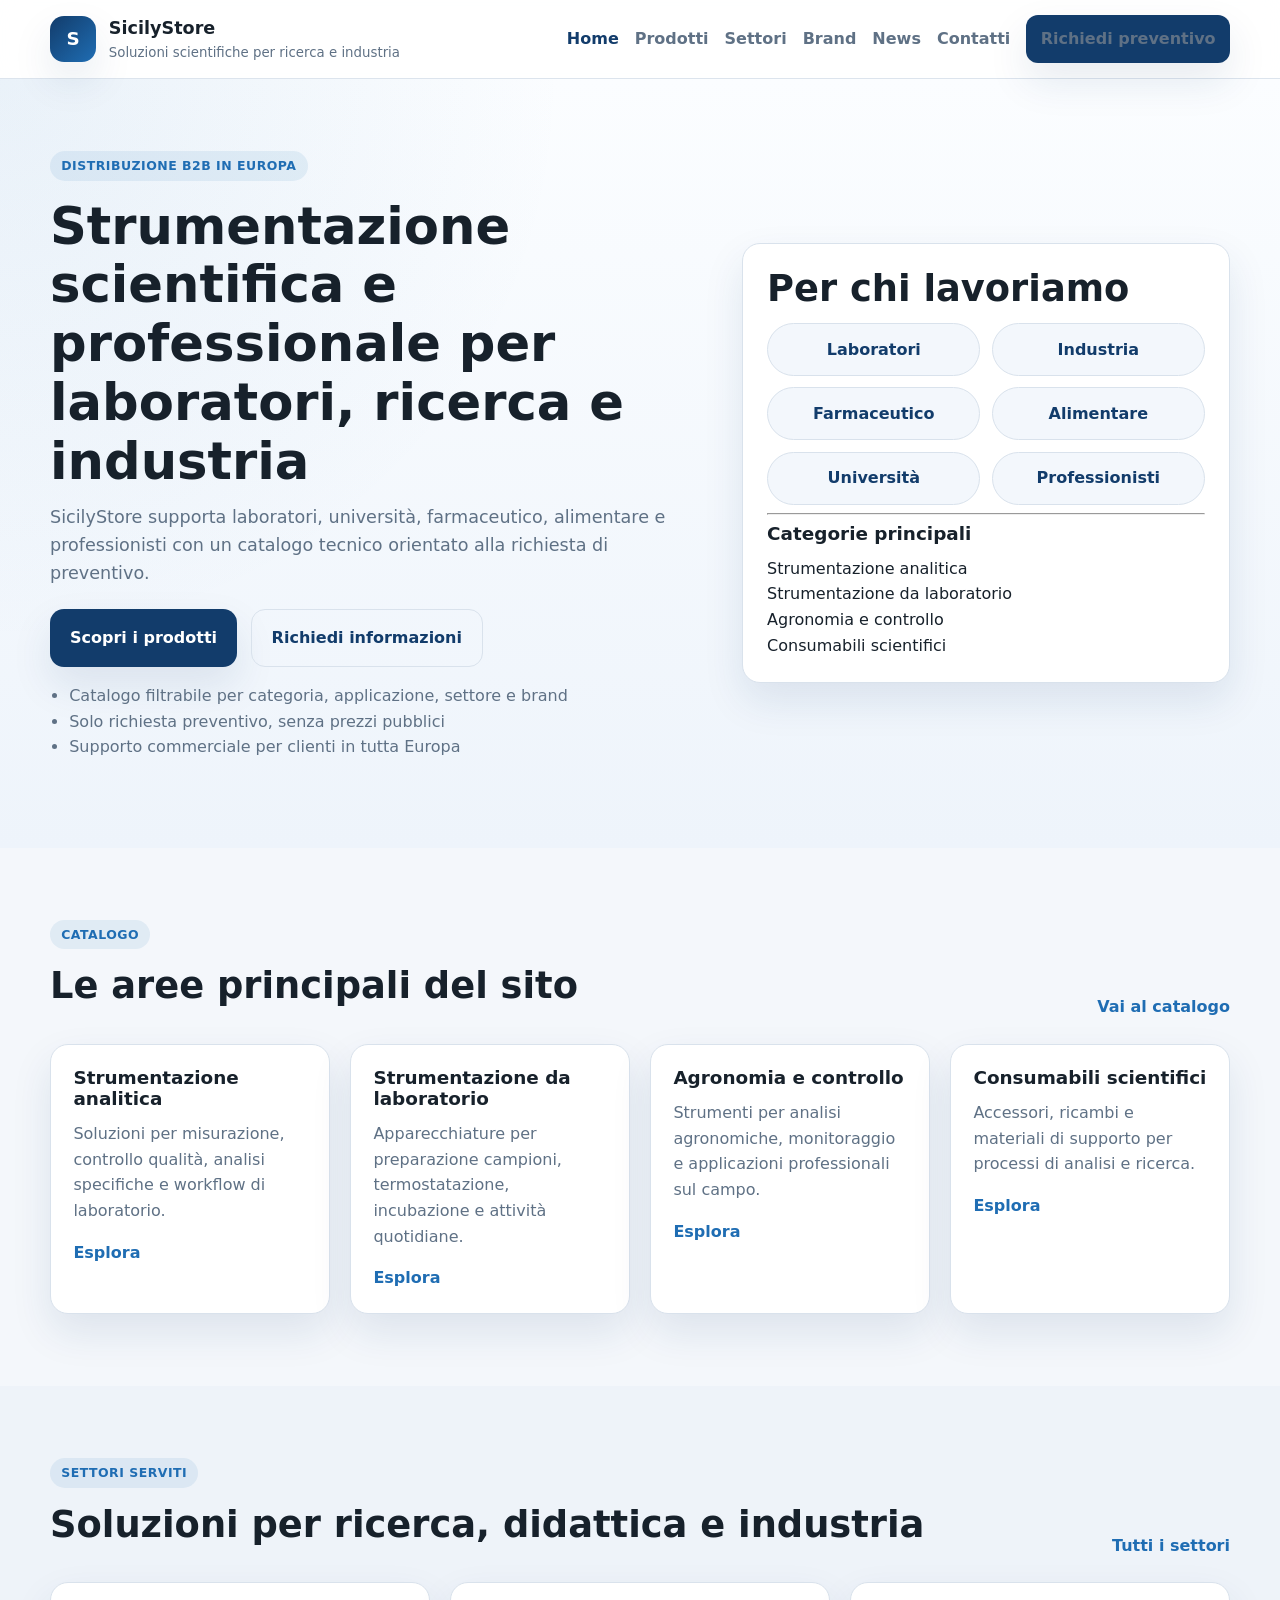
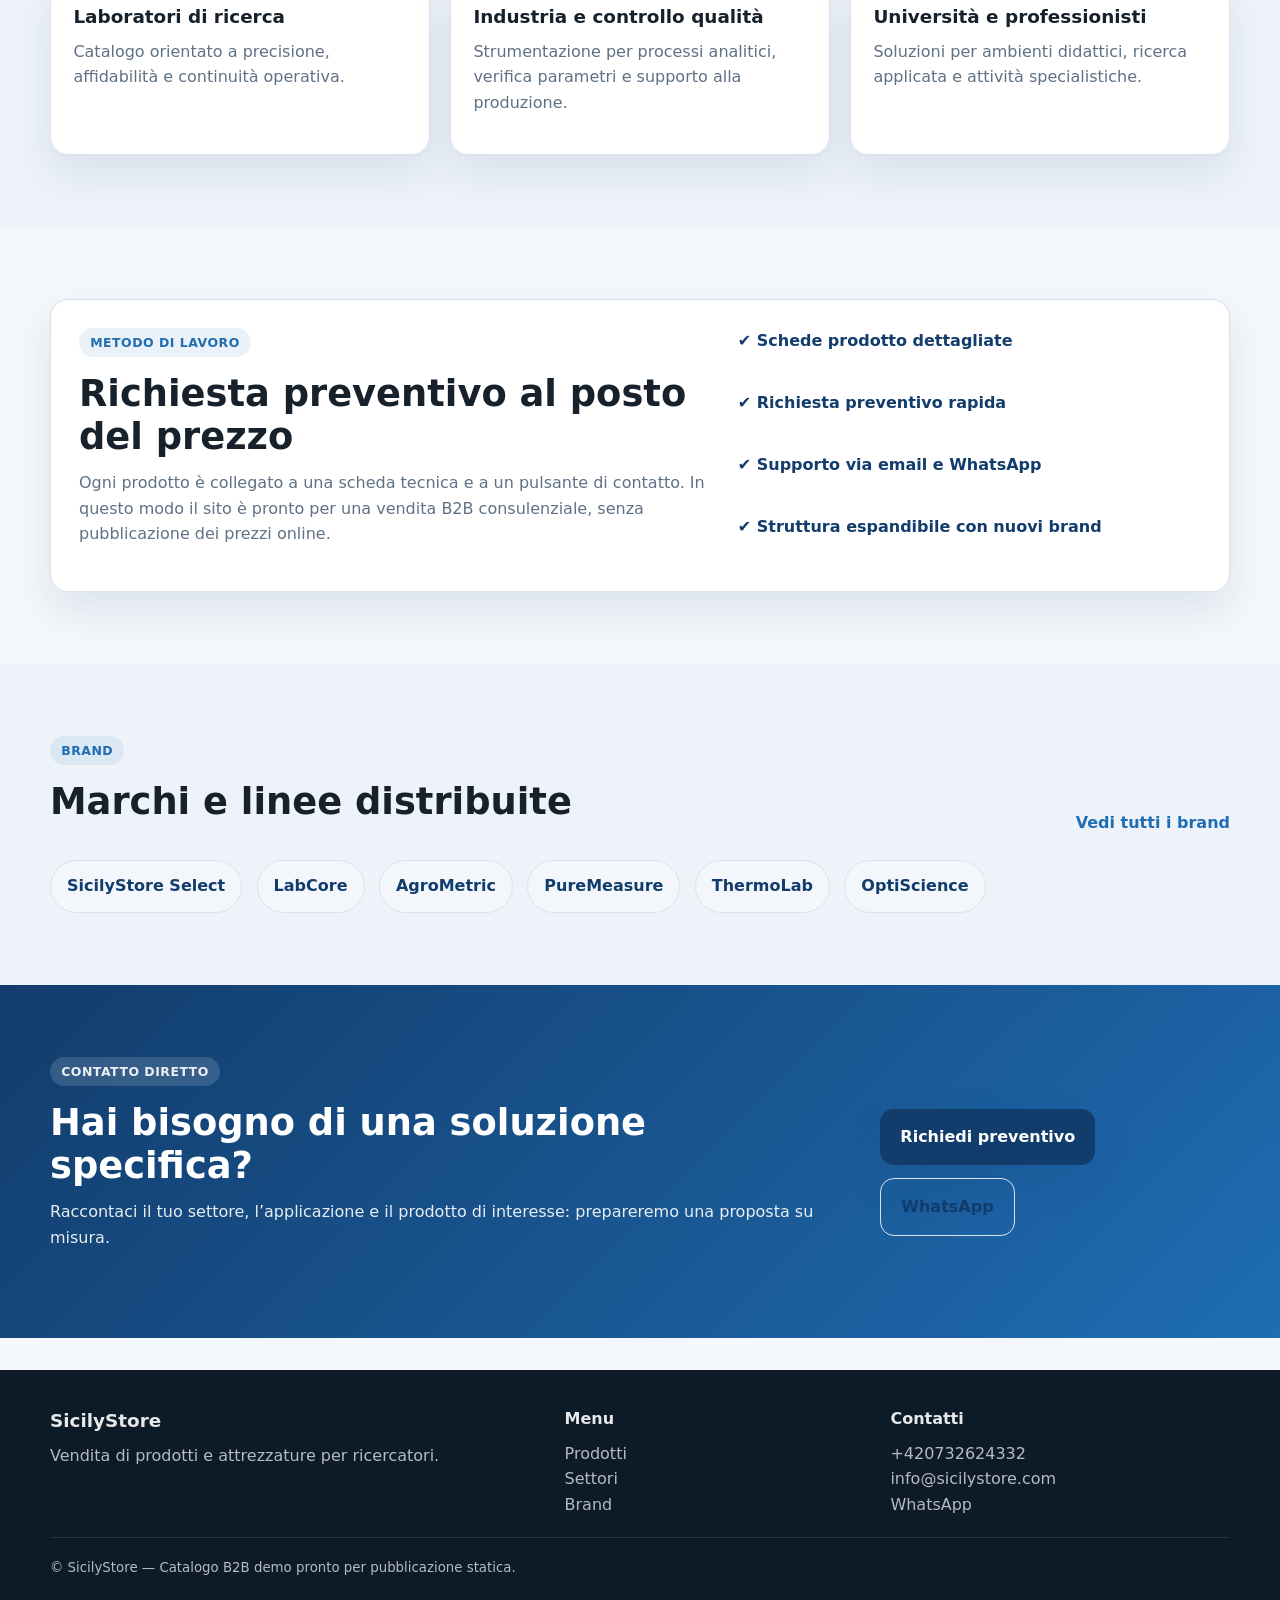
==== index.html @ 99c8dc9a "Add files via upload" ====
<!DOCTYPE html>
<html lang="it">
<head>
  <meta charset="UTF-8">
  <meta name="viewport" content="width=device-width, initial-scale=1.0">
  <title>SicilyStore | Strumentazione scientifica e professionale</title>
  <meta name="description" content="SicilyStore fornisce strumentazione scientifica e professionale per laboratori, università, industria e ricerca in Europa.">
  <link rel="stylesheet" href="assets/css/styles.css">
</head>
<body>
  <header class="site-header">
    <div class="container nav-wrap">
      <a class="logo" href="index.html">
        <span class="logo-mark">S</span>
        <span>
          <strong>SicilyStore</strong>
          <small>Soluzioni scientifiche per ricerca e industria</small>
        </span>
      </a>
      <button class="menu-toggle" aria-expanded="false" aria-controls="site-menu">Menu</button>
      <nav id="site-menu" class="site-nav">
        <a href="index.html" class="active">Home</a>
        <a href="prodotti.html">Prodotti</a>
        <a href="settori.html">Settori</a>
        <a href="brand.html">Brand</a>
        <a href="news.html">News</a>
        <a href="contatti.html">Contatti</a>
        <a href="contatti.html#preventivo" class="btn btn-sm">Richiedi preventivo</a>
      </nav>
    </div>
  </header>

  <main>
    <section class="hero">
      <div class="container hero-grid">
        <div>
          <p class="eyebrow">Distribuzione B2B in Europa</p>
          <h1>Strumentazione scientifica e professionale per laboratori, ricerca e industria</h1>
          <p class="lead">SicilyStore supporta laboratori, università, farmaceutico, alimentare e professionisti con un catalogo tecnico orientato alla richiesta di preventivo.</p>
          <div class="cta-row">
            <a class="btn" href="prodotti.html">Scopri i prodotti</a>
            <a class="btn btn-secondary" href="contatti.html">Richiedi informazioni</a>
          </div>
          <ul class="hero-highlights">
            <li>Catalogo filtrabile per categoria, applicazione, settore e brand</li>
            <li>Solo richiesta preventivo, senza prezzi pubblici</li>
            <li>Supporto commerciale per clienti in tutta Europa</li>
          </ul>
        </div>
        <div class="hero-card card">
          <h2>Per chi lavoriamo</h2>
          <div class="tag-grid">
            <span>Laboratori</span>
            <span>Industria</span>
            <span>Farmaceutico</span>
            <span>Alimentare</span>
            <span>Università</span>
            <span>Professionisti</span>
          </div>
          <hr>
          <h3>Categorie principali</h3>
          <ul class="list-clean">
            <li>Strumentazione analitica</li>
            <li>Strumentazione da laboratorio</li>
            <li>Agronomia e controllo</li>
            <li>Consumabili scientifici</li>
          </ul>
        </div>
      </div>
    </section>

    <section class="section">
      <div class="container">
        <div class="section-head">
          <div>
            <p class="eyebrow">Catalogo</p>
            <h2>Le aree principali del sito</h2>
          </div>
          <a href="prodotti.html" class="text-link">Vai al catalogo</a>
        </div>
        <div class="card-grid four">
          <article class="card category-card">
            <h3>Strumentazione analitica</h3>
            <p>Soluzioni per misurazione, controllo qualità, analisi specifiche e workflow di laboratorio.</p>
            <a href="prodotti.html?categoria=Strumentazione%20analitica">Esplora</a>
          </article>
          <article class="card category-card">
            <h3>Strumentazione da laboratorio</h3>
            <p>Apparecchiature per preparazione campioni, termostatazione, incubazione e attività quotidiane.</p>
            <a href="prodotti.html?categoria=Strumentazione%20da%20laboratorio">Esplora</a>
          </article>
          <article class="card category-card">
            <h3>Agronomia e controllo</h3>
            <p>Strumenti per analisi agronomiche, monitoraggio e applicazioni professionali sul campo.</p>
            <a href="prodotti.html?categoria=Agronomia%20e%20controllo">Esplora</a>
          </article>
          <article class="card category-card">
            <h3>Consumabili scientifici</h3>
            <p>Accessori, ricambi e materiali di supporto per processi di analisi e ricerca.</p>
            <a href="prodotti.html?categoria=Consumabili%20scientifici">Esplora</a>
          </article>
        </div>
      </div>
    </section>

    <section class="section section-alt">
      <div class="container">
        <div class="section-head">
          <div>
            <p class="eyebrow">Settori serviti</p>
            <h2>Soluzioni per ricerca, didattica e industria</h2>
          </div>
          <a href="settori.html" class="text-link">Tutti i settori</a>
        </div>
        <div class="card-grid three">
          <article class="card info-card">
            <h3>Laboratori di ricerca</h3>
            <p>Catalogo orientato a precisione, affidabilità e continuità operativa.</p>
          </article>
          <article class="card info-card">
            <h3>Industria e controllo qualità</h3>
            <p>Strumentazione per processi analitici, verifica parametri e supporto alla produzione.</p>
          </article>
          <article class="card info-card">
            <h3>Università e professionisti</h3>
            <p>Soluzioni per ambienti didattici, ricerca applicata e attività specialistiche.</p>
          </article>
        </div>
      </div>
    </section>

    <section class="section">
      <div class="container split-callout card">
        <div>
          <p class="eyebrow">Metodo di lavoro</p>
          <h2>Richiesta preventivo al posto del prezzo</h2>
          <p>Ogni prodotto è collegato a una scheda tecnica e a un pulsante di contatto. In questo modo il sito è pronto per una vendita B2B consulenziale, senza pubblicazione dei prezzi online.</p>
        </div>
        <div class="checklist">
          <div>✔ Schede prodotto dettagliate</div>
          <div>✔ Richiesta preventivo rapida</div>
          <div>✔ Supporto via email e WhatsApp</div>
          <div>✔ Struttura espandibile con nuovi brand</div>
        </div>
      </div>
    </section>

    <section class="section section-alt">
      <div class="container">
        <div class="section-head">
          <div>
            <p class="eyebrow">Brand</p>
            <h2>Marchi e linee distribuite</h2>
          </div>
          <a href="brand.html" class="text-link">Vedi tutti i brand</a>
        </div>
        <div class="brand-row">
          <span class="brand-pill">SicilyStore Select</span>
          <span class="brand-pill">LabCore</span>
          <span class="brand-pill">AgroMetric</span>
          <span class="brand-pill">PureMeasure</span>
          <span class="brand-pill">ThermoLab</span>
          <span class="brand-pill">OptiScience</span>
        </div>
      </div>
    </section>

    <section class="section cta-banner">
      <div class="container cta-banner-inner">
        <div>
          <p class="eyebrow">Contatto diretto</p>
          <h2>Hai bisogno di una soluzione specifica?</h2>
          <p>Raccontaci il tuo settore, l’applicazione e il prodotto di interesse: prepareremo una proposta su misura.</p>
        </div>
        <div class="cta-row">
          <a class="btn" href="contatti.html#preventivo">Richiedi preventivo</a>
          <a class="btn btn-secondary" href="https://wa.me/420732624332" target="_blank" rel="noopener">WhatsApp</a>
        </div>
      </div>
    </section>
  </main>

  <footer class="site-footer">
    <div class="container footer-grid">
      <div>
        <h3>SicilyStore</h3>
        <p>Vendita di prodotti e attrezzature per ricercatori.</p>
      </div>
      <div>
        <h4>Menu</h4>
        <ul class="list-clean">
          <li><a href="prodotti.html">Prodotti</a></li>
          <li><a href="settori.html">Settori</a></li>
          <li><a href="brand.html">Brand</a></li>
        </ul>
      </div>
      <div>
        <h4>Contatti</h4>
        <ul class="list-clean">
          <li><a href="tel:+420732624332">+420732624332</a></li>
          <li><a href="mailto:info@sicilystore.com">info@sicilystore.com</a></li>
          <li><a href="https://wa.me/420732624332" target="_blank" rel="noopener">WhatsApp</a></li>
        </ul>
      </div>
    </div>
    <div class="container footer-bottom">
      <small>© SicilyStore — Catalogo B2B demo pronto per pubblicazione statica.</small>
    </div>
  </footer>

  <script src="assets/js/app.js"></script>
</body>
</html>
---- assets/css/styles.css ----
:root {
  --bg: #f4f7fb;
  --surface: #ffffff;
  --surface-alt: #eef3f9;
  --text: #17212b;
  --muted: #5f7185;
  --line: #d9e2ec;
  --primary: #123c6b;
  --primary-dark: #0e2e52;
  --accent: #1f6db3;
  --shadow: 0 18px 40px rgba(18, 60, 107, 0.10);
  --radius: 18px;
  --container: 1180px;
}

* { box-sizing: border-box; }
html { scroll-behavior: smooth; }
body {
  margin: 0;
  font-family: Inter, ui-sans-serif, system-ui, -apple-system, BlinkMacSystemFont, "Segoe UI", sans-serif;
  color: var(--text);
  background: var(--bg);
  line-height: 1.6;
}
img { max-width: 100%; display: block; }
a { color: inherit; text-decoration: none; }
.container { width: min(var(--container), calc(100% - 2rem)); margin: 0 auto; }
.hidden { display: none !important; }
.section { padding: 4.5rem 0; }
.section-alt { background: var(--surface-alt); }
.page-hero {
  padding: 4rem 0 2.25rem;
  background: linear-gradient(180deg, #f7faff 0%, #eef4fb 100%);
  border-bottom: 1px solid var(--line);
}
.page-hero.small { padding: 1rem 0 0.25rem; background: transparent; border: 0; }
.site-header {
  position: sticky; top: 0; z-index: 40;
  background: rgba(255,255,255,0.92);
  backdrop-filter: blur(14px);
  border-bottom: 1px solid rgba(217, 226, 236, 0.9);
}
.nav-wrap {
  display: flex; align-items: center; justify-content: space-between;
  min-height: 78px; gap: 1rem;
}
.logo { display: inline-flex; align-items: center; gap: 0.8rem; }
.logo strong { display: block; font-size: 1.1rem; }
.logo small { color: var(--muted); display: block; }
.logo-mark {
  width: 46px; height: 46px; border-radius: 14px;
  display: grid; place-items: center;
  background: linear-gradient(135deg, var(--primary) 0%, var(--accent) 100%);
  color: #fff; font-weight: 800; font-size: 1.15rem;
  box-shadow: var(--shadow);
}
.site-nav {
  display: flex; align-items: center; gap: 1rem;
}
.site-nav a { color: var(--muted); font-weight: 600; }
.site-nav a.active, .site-nav a:hover { color: var(--primary); }
.menu-toggle {
  display: none; border: 1px solid var(--line); background: #fff; padding: 0.7rem 0.9rem;
  border-radius: 12px; font-weight: 700;
}
.btn {
  display: inline-flex; align-items: center; justify-content: center; gap: 0.5rem;
  background: var(--primary); color: #fff; border: 0; border-radius: 14px;
  padding: 0.95rem 1.25rem; font-weight: 700; cursor: pointer;
  box-shadow: var(--shadow);
}
.btn:hover { background: var(--primary-dark); }
.btn-secondary {
  background: transparent; color: var(--primary); border: 1px solid var(--line); box-shadow: none;
}
.btn-secondary:hover { background: #fff; }
.btn-sm { padding: 0.7rem 0.9rem; border-radius: 12px; }
.btn-block { width: 100%; }
.eyebrow {
  display: inline-flex; padding: 0.3rem 0.7rem; border-radius: 999px;
  background: rgba(31, 109, 179, 0.09); color: var(--accent); font-weight: 700;
  text-transform: uppercase; letter-spacing: 0.04em; font-size: 0.78rem;
}
h1, h2, h3, h4 { line-height: 1.15; margin: 0 0 0.75rem; }
h1 { font-size: clamp(2rem, 4vw, 3.5rem); }
h2 { font-size: clamp(1.5rem, 3vw, 2.3rem); }
h3 { font-size: 1.15rem; }
p { margin: 0 0 1rem; color: var(--muted); }
.lead { font-size: 1.1rem; max-width: 60ch; }
.narrow { max-width: 48rem; }
.hero {
  padding: 4.5rem 0; background:
  radial-gradient(circle at top left, rgba(31, 109, 179, 0.08), transparent 38%),
  linear-gradient(180deg, #fbfdff 0%, #eef4fb 100%);
}
.hero-grid {
  display: grid; grid-template-columns: 1.15fr 0.85fr; gap: 2rem; align-items: center;
}
.cta-row { display: flex; gap: 0.85rem; flex-wrap: wrap; margin: 1.35rem 0 0; }
.hero-highlights { padding-left: 1.2rem; color: var(--muted); }
.hero-card { padding: 1.5rem; }
.card {
  background: var(--surface); border: 1px solid var(--line); border-radius: var(--radius);
  box-shadow: var(--shadow);
}
.card-grid { display: grid; gap: 1.25rem; }
.card-grid.four { grid-template-columns: repeat(4, 1fr); }
.card-grid.three { grid-template-columns: repeat(3, 1fr); }
.category-card, .info-card, .brand-card, .news-card, .sector-card { padding: 1.4rem; }
.category-card a, .brand-card a, .sector-card a, .text-link, .breadcrumb-row a { color: var(--accent); font-weight: 700; }
.section-head {
  display: flex; align-items: end; justify-content: space-between; gap: 1rem; margin-bottom: 1.5rem;
}
.tag-grid {
  display: grid; grid-template-columns: repeat(2, 1fr); gap: 0.7rem;
}
.tag-grid span, .brand-pill {
  display: inline-flex; align-items: center; justify-content: center;
  background: #f3f7fc; border: 1px solid var(--line); border-radius: 999px; padding: 0.8rem 1rem;
  color: var(--primary); font-weight: 700;
}
.list-clean { padding: 0; margin: 0; list-style: none; }
.split-callout {
  display: grid; grid-template-columns: 1.15fr 0.85fr; gap: 2rem; padding: 1.75rem;
}
.checklist { display: grid; gap: 0.8rem; color: var(--primary); font-weight: 700; }
.brand-row { display: flex; flex-wrap: wrap; gap: 0.9rem; }
.cta-banner { background: linear-gradient(135deg, var(--primary) 0%, var(--accent) 100%); color: #fff; }
.cta-banner p, .cta-banner .eyebrow { color: rgba(255,255,255,0.9); }
.cta-banner .eyebrow { background: rgba(255,255,255,0.14); }
.cta-banner-inner {
  display: flex; align-items: center; justify-content: space-between; gap: 2rem;
}
.site-footer {
  background: #0d1a27; color: rgba(255,255,255,0.9); padding-top: 2.5rem; margin-top: 2rem;
}
.site-footer p, .site-footer a, .site-footer small { color: rgba(255,255,255,0.7); }
.footer-grid { display: grid; grid-template-columns: 1.3fr 0.8fr 0.9fr; gap: 1.5rem; }
.footer-bottom { padding: 1rem 0 1.6rem; border-top: 1px solid rgba(255,255,255,0.1); margin-top: 1.2rem; }
.catalog-layout { display: grid; grid-template-columns: 300px 1fr; gap: 1.4rem; align-items: start; }
.catalog-sidebar { padding: 1.25rem; position: sticky; top: 96px; }
.filter-group { margin-bottom: 1rem; }
.filter-group label { display: block; font-weight: 700; margin-bottom: 0.4rem; }
input, select, textarea {
  width: 100%; padding: 0.9rem 1rem; border: 1px solid var(--line); border-radius: 12px;
  font: inherit; background: #fff; color: var(--text);
}
.catalog-toolbar { margin-bottom: 1rem; }
.product-grid { display: grid; grid-template-columns: repeat(3, 1fr); gap: 1.2rem; }
.product-card { display: flex; flex-direction: column; overflow: hidden; }
.product-card .product-media {
  background: linear-gradient(135deg, #dce8f8 0%, #f8fbff 100%);
  aspect-ratio: 16 / 10; display: grid; place-items: center; color: var(--primary); font-weight: 800;
}
.product-body { padding: 1.15rem; display: flex; flex-direction: column; flex: 1; }
.product-meta { display: flex; flex-wrap: wrap; gap: 0.45rem; margin-bottom: 0.8rem; }
.badge {
  display: inline-flex; padding: 0.35rem 0.65rem; border-radius: 999px;
  background: #eef4fb; color: var(--accent); font-size: 0.8rem; font-weight: 700;
}
.product-actions { display: flex; gap: 0.7rem; margin-top: auto; flex-wrap: wrap; }
.empty-state { padding: 1.5rem; text-align: center; }
.product-detail {
  display: grid; grid-template-columns: 1fr 0.9fr; gap: 1.4rem;
}
.product-gallery { padding: 1.5rem; min-height: 340px; display: grid; place-items: center; }
.product-gallery-box {
  width: 100%; height: 100%; min-height: 320px; border-radius: var(--radius);
  background: linear-gradient(135deg, #dce8f8 0%, #f8fbff 100%); display: grid; place-items: center;
  color: var(--primary); font-size: 2rem; font-weight: 900;
}
.product-panel { padding: 1.5rem; }
.info-list { padding-left: 1rem; color: var(--muted); }
.contact-grid { display: grid; grid-template-columns: 0.9fr 1.1fr; gap: 1.4rem; }
.contact-list { list-style: none; padding: 0; margin: 0; display: grid; gap: 1rem; }
.contact-list li { display: flex; flex-direction: column; }
.quote-form .form-grid { display: grid; grid-template-columns: repeat(2, 1fr); gap: 1rem; }
.news-date { color: var(--accent); font-weight: 700; }

@media (max-width: 1080px) {
  .card-grid.four { grid-template-columns: repeat(2, 1fr); }
  .product-grid { grid-template-columns: repeat(2, 1fr); }
  .hero-grid, .split-callout, .catalog-layout, .product-detail, .contact-grid, .footer-grid, .cta-banner-inner {
    grid-template-columns: 1fr; flex-direction: column;
  }
  .catalog-sidebar { position: static; }
}

@media (max-width: 760px) {
  .menu-toggle { display: inline-flex; }
  .site-nav {
    position: absolute; right: 1rem; top: 84px; left: 1rem; background: #fff; border: 1px solid var(--line);
    border-radius: 18px; box-shadow: var(--shadow); padding: 1rem; flex-direction: column; align-items: stretch;
    display: none;
  }
  .site-nav.open { display: flex; }
  .card-grid.four, .card-grid.three, .product-grid, .quote-form .form-grid, .tag-grid { grid-template-columns: 1fr; }
  .section { padding: 3rem 0; }
}
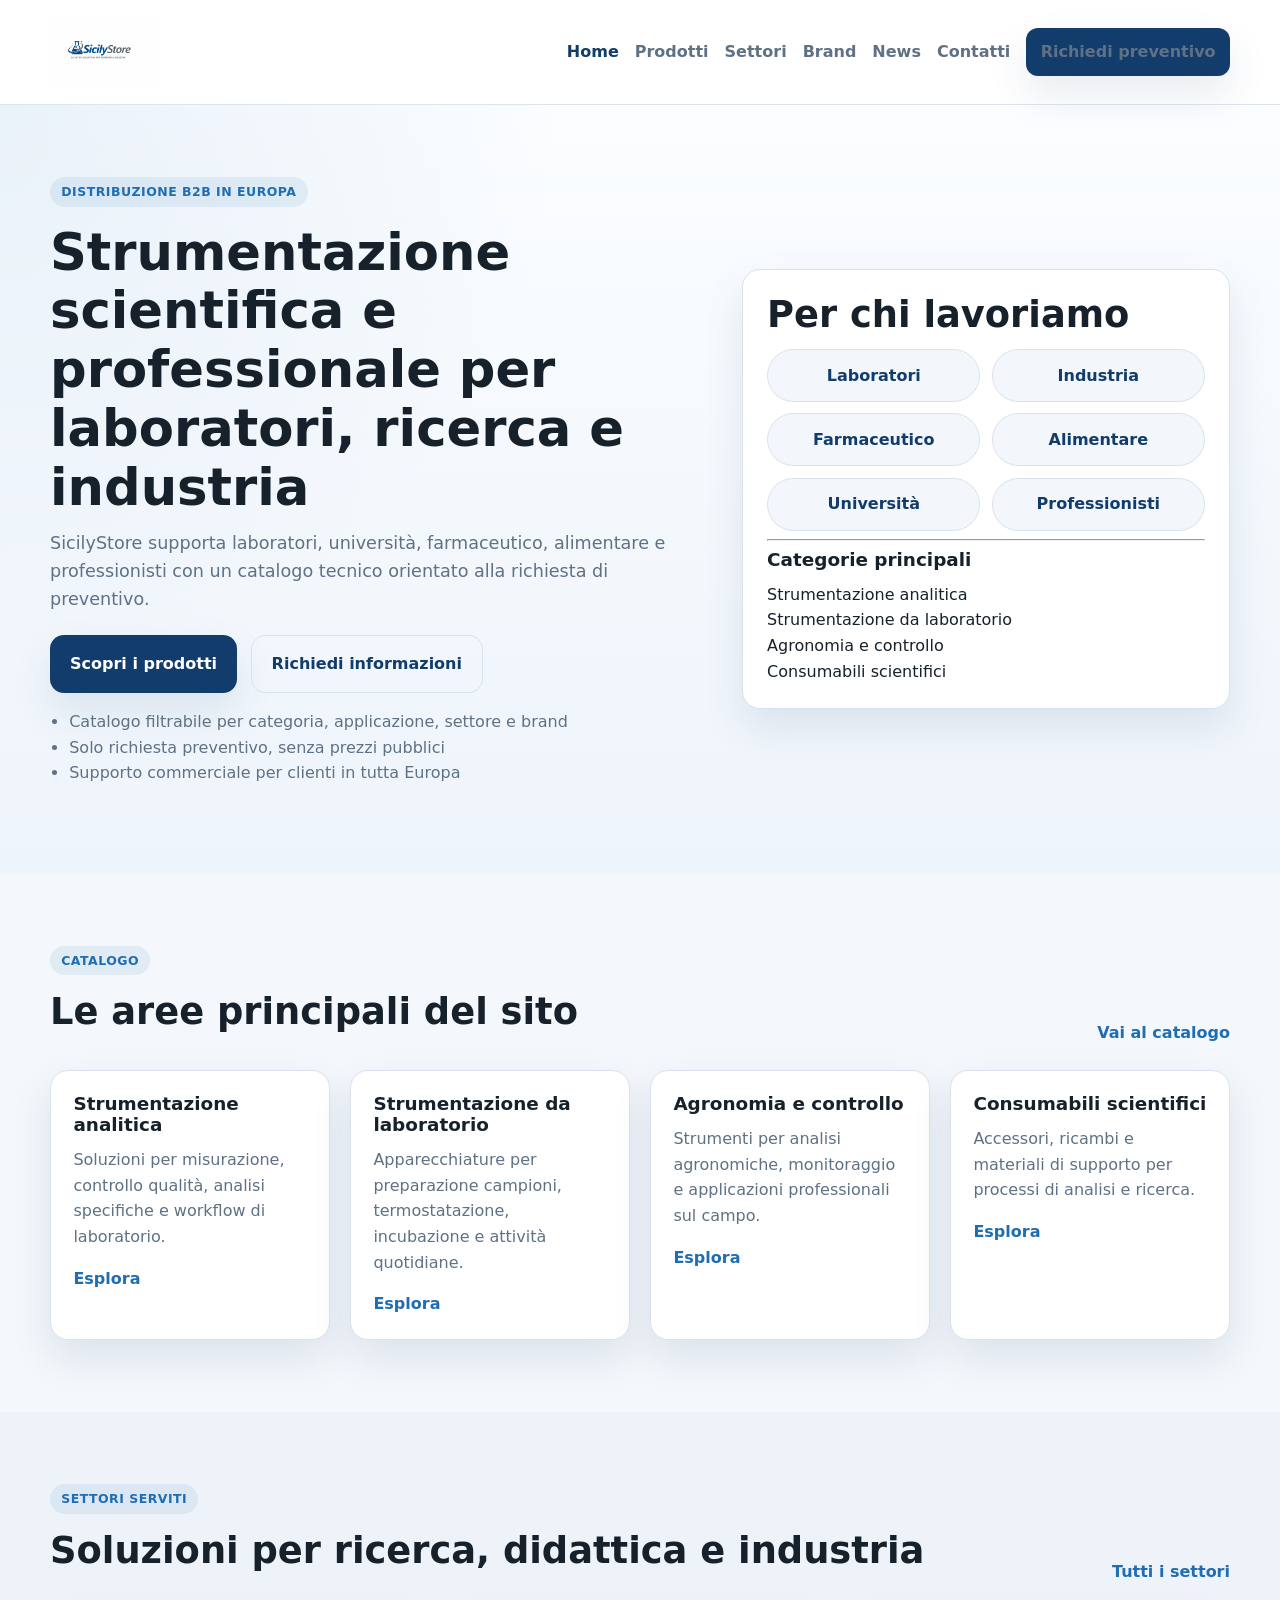
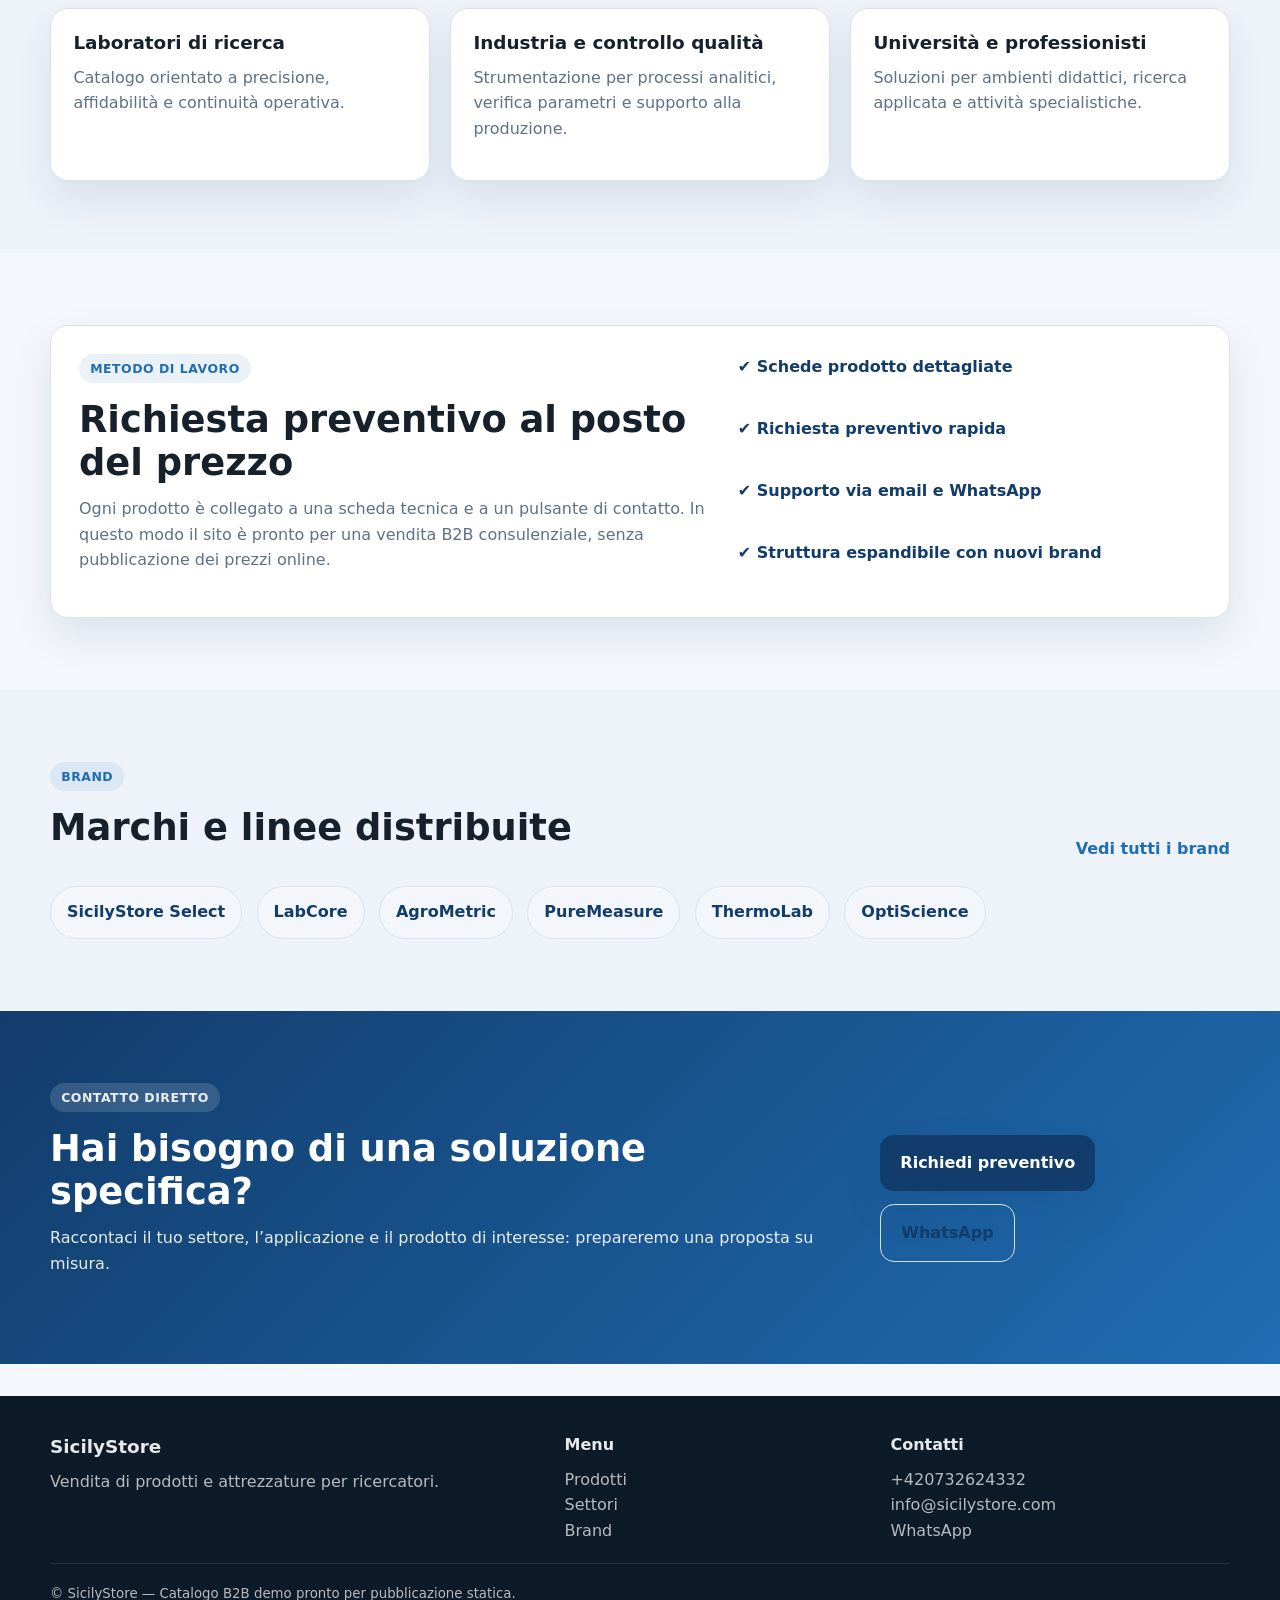
==== commit 411b88de: "Add files via upload" ====
--- a/index.html
+++ b/index.html
@@ -5,17 +5,15 @@
   <meta name="viewport" content="width=device-width, initial-scale=1.0">
   <title>SicilyStore | Strumentazione scientifica e professionale</title>
   <meta name="description" content="SicilyStore fornisce strumentazione scientifica e professionale per laboratori, università, industria e ricerca in Europa.">
+  <link rel="icon" type="image/png" href="assets/images/favicon.png">
+  <link rel="shortcut icon" href="assets/images/favicon.ico">
   <link rel="stylesheet" href="assets/css/styles.css">
 </head>
 <body>
   <header class="site-header">
     <div class="container nav-wrap">
-      <a class="logo" href="index.html">
-        <span class="logo-mark">S</span>
-        <span>
-          <strong>SicilyStore</strong>
-          <small>Soluzioni scientifiche per ricerca e industria</small>
-        </span>
+      <a class="logo" href="index.html" aria-label="SicilyStore home">
+        <img src="assets/images/logo.png" alt="SicilyStore">
       </a>
       <button class="menu-toggle" aria-expanded="false" aria-controls="site-menu">Menu</button>
       <nav id="site-menu" class="site-nav">
--- a/assets/css/styles.css
+++ b/assets/css/styles.css
@@ -42,18 +42,21 @@
 }
 .nav-wrap {
   display: flex; align-items: center; justify-content: space-between;
-  min-height: 78px; gap: 1rem;
-}
-.logo { display: inline-flex; align-items: center; gap: 0.8rem; }
-.logo strong { display: block; font-size: 1.1rem; }
-.logo small { color: var(--muted); display: block; }
-.logo-mark {
-  width: 46px; height: 46px; border-radius: 14px;
-  display: grid; place-items: center;
-  background: linear-gradient(135deg, var(--primary) 0%, var(--accent) 100%);
-  color: #fff; font-weight: 800; font-size: 1.15rem;
-  box-shadow: var(--shadow);
-}
+  min-height: 104px; gap: 1.5rem;
+}
+.logo {
+  display: inline-flex;
+  align-items: center;
+  flex: 0 0 auto;
+}
+.logo img {
+  display: block;
+  height: 72px;
+  width: auto;
+  max-width: min(320px, 34vw);
+  object-fit: contain;
+}
+
 .site-nav {
   display: flex; align-items: center; gap: 1rem;
 }
@@ -187,6 +190,8 @@
 }
 
 @media (max-width: 760px) {
+  .nav-wrap { min-height: 88px; gap: 0.75rem; }
+  .logo img { height: 58px; max-width: 220px; }
   .menu-toggle { display: inline-flex; }
   .site-nav {
     position: absolute; right: 1rem; top: 84px; left: 1rem; background: #fff; border: 1px solid var(--line);
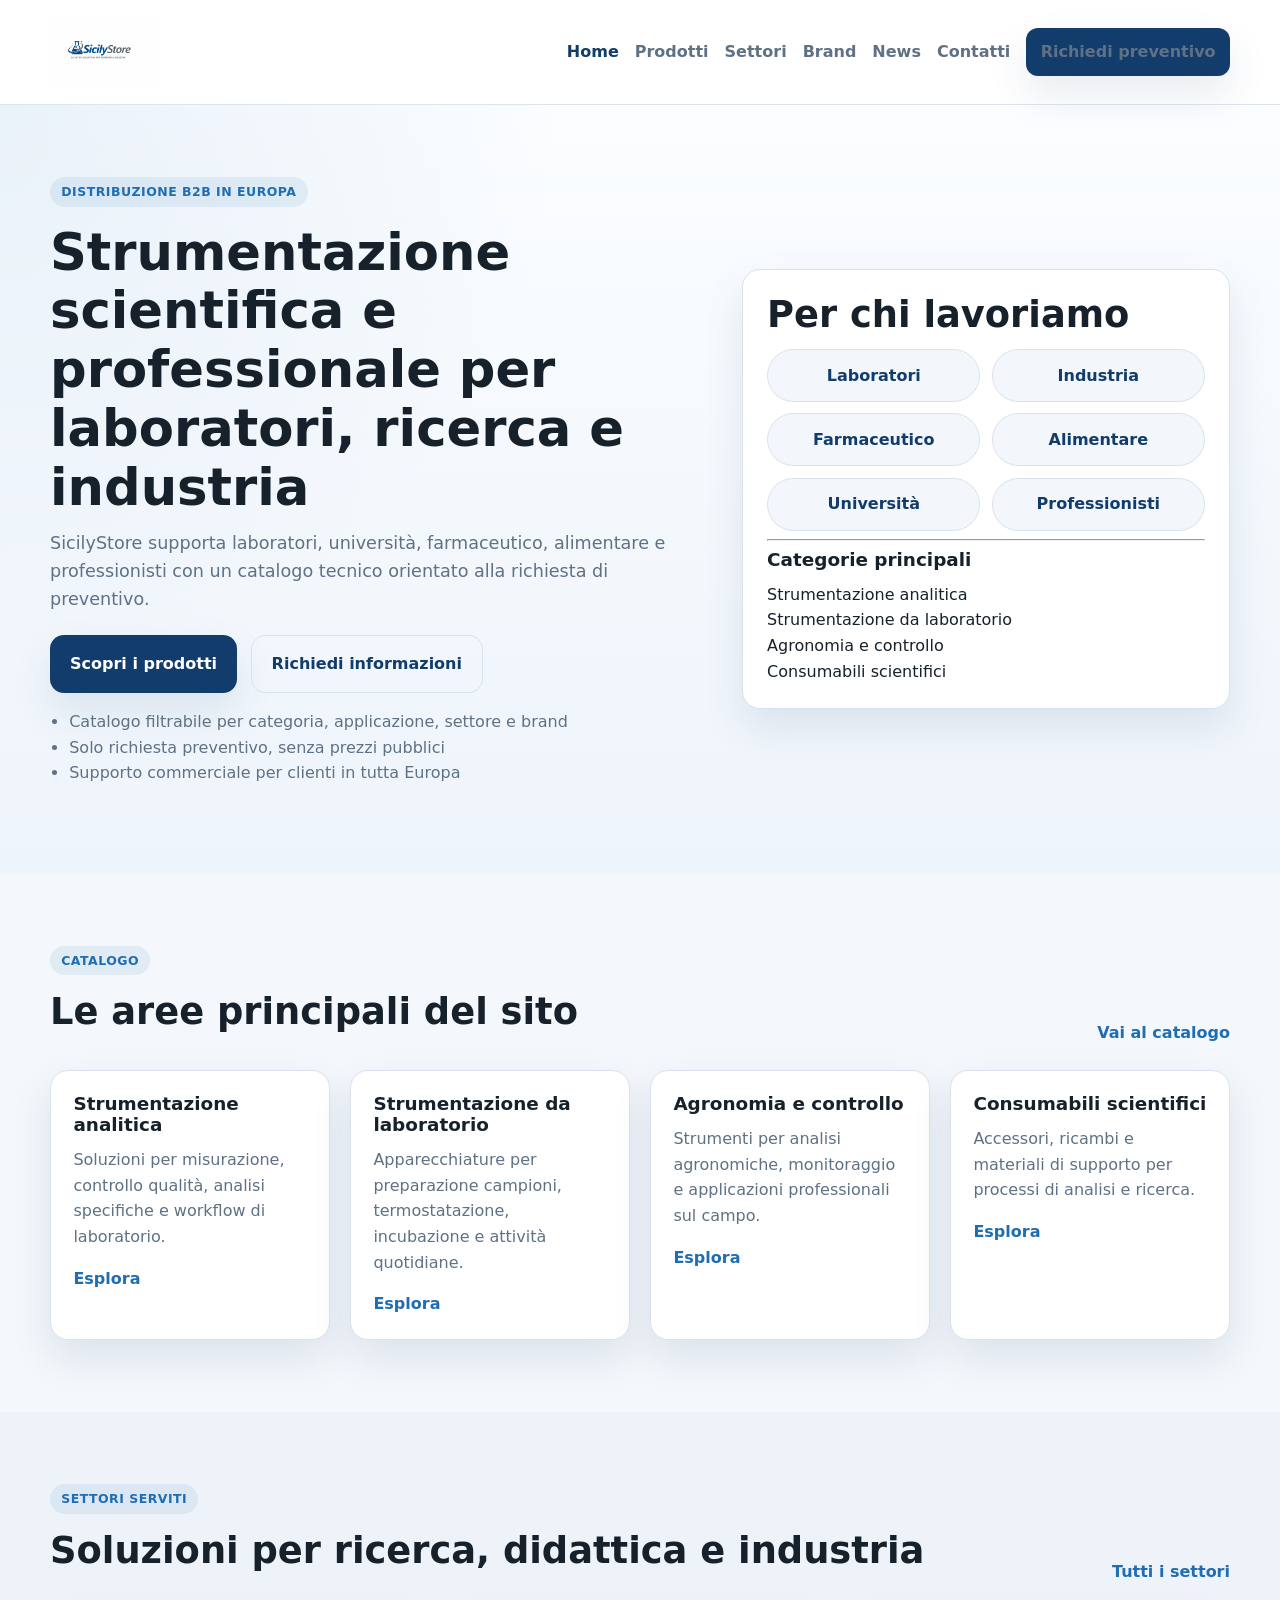
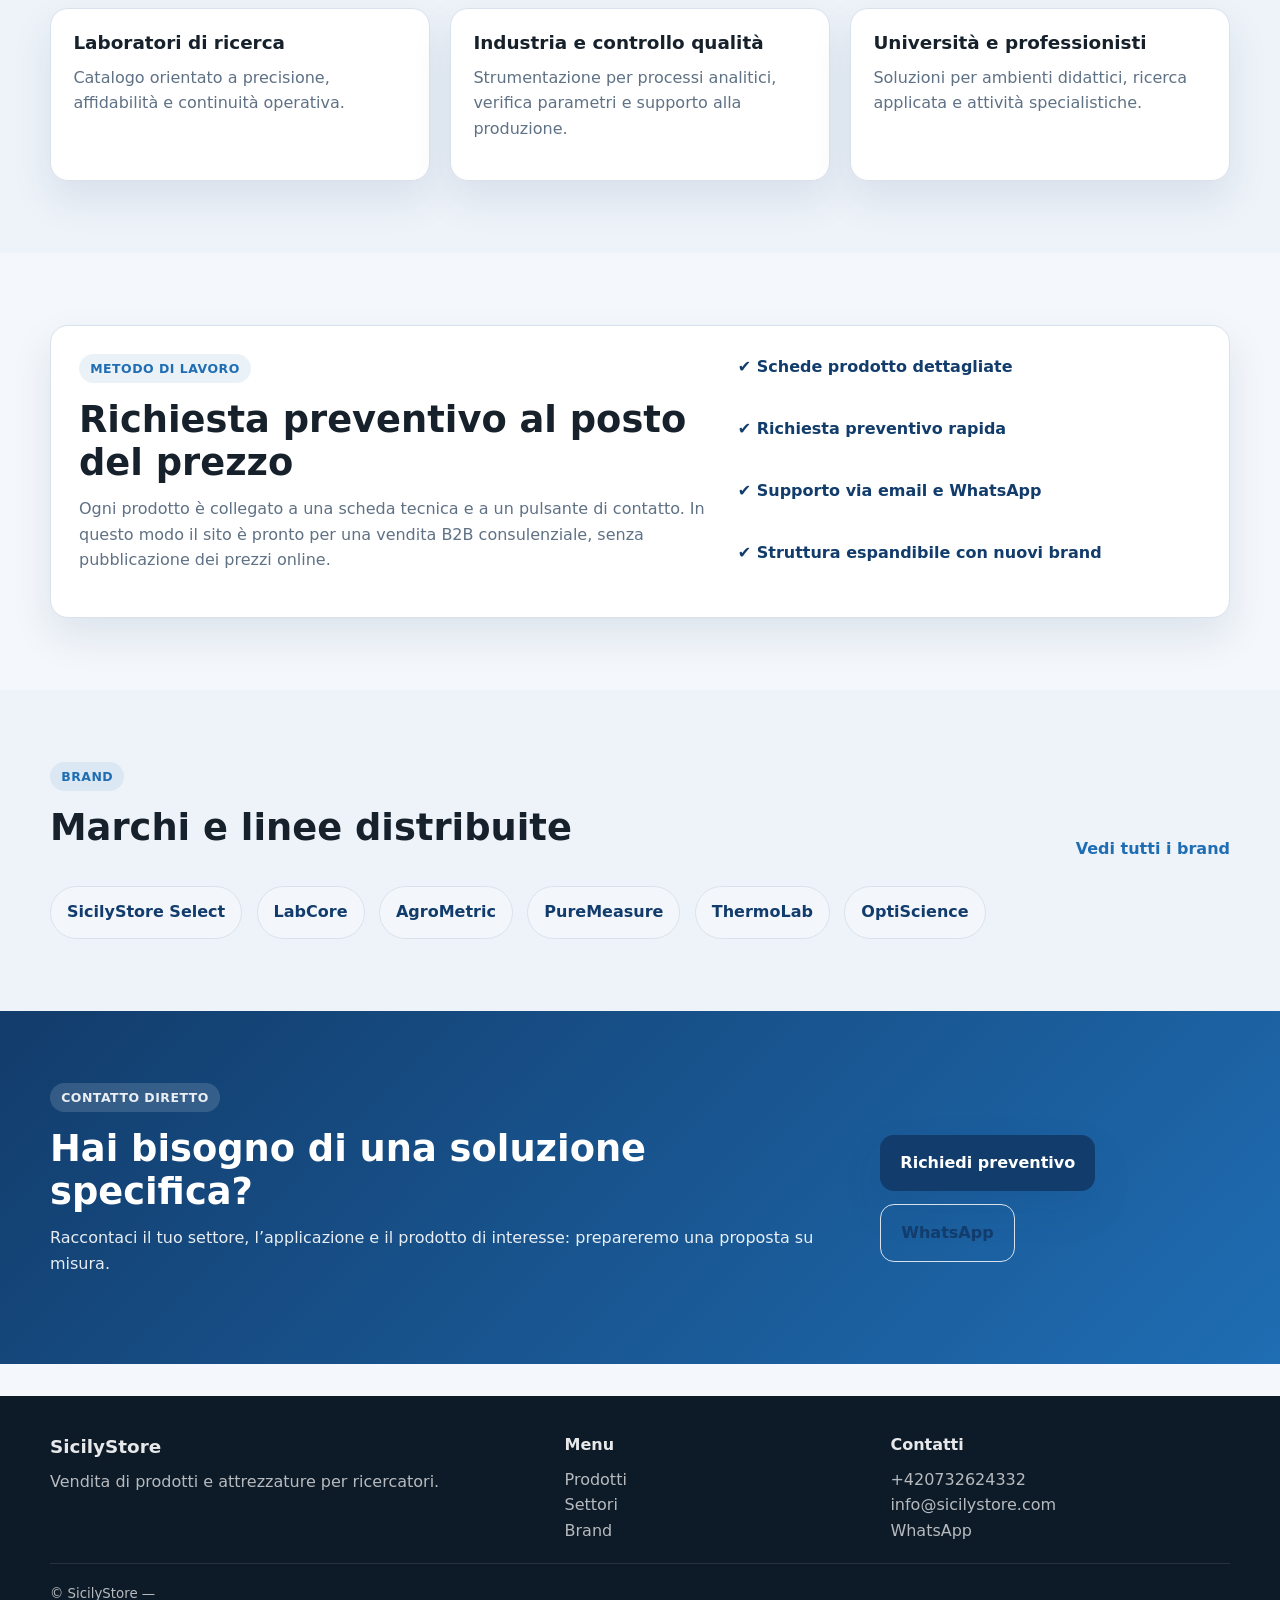
==== commit 391b212e: "Add files via upload" ====
--- a/index.html
+++ b/index.html
@@ -202,7 +202,7 @@
       </div>
     </div>
     <div class="container footer-bottom">
-      <small>© SicilyStore — Catalogo B2B demo pronto per pubblicazione statica.</small>
+      <small>© SicilyStore — </small>
     </div>
   </footer>
 
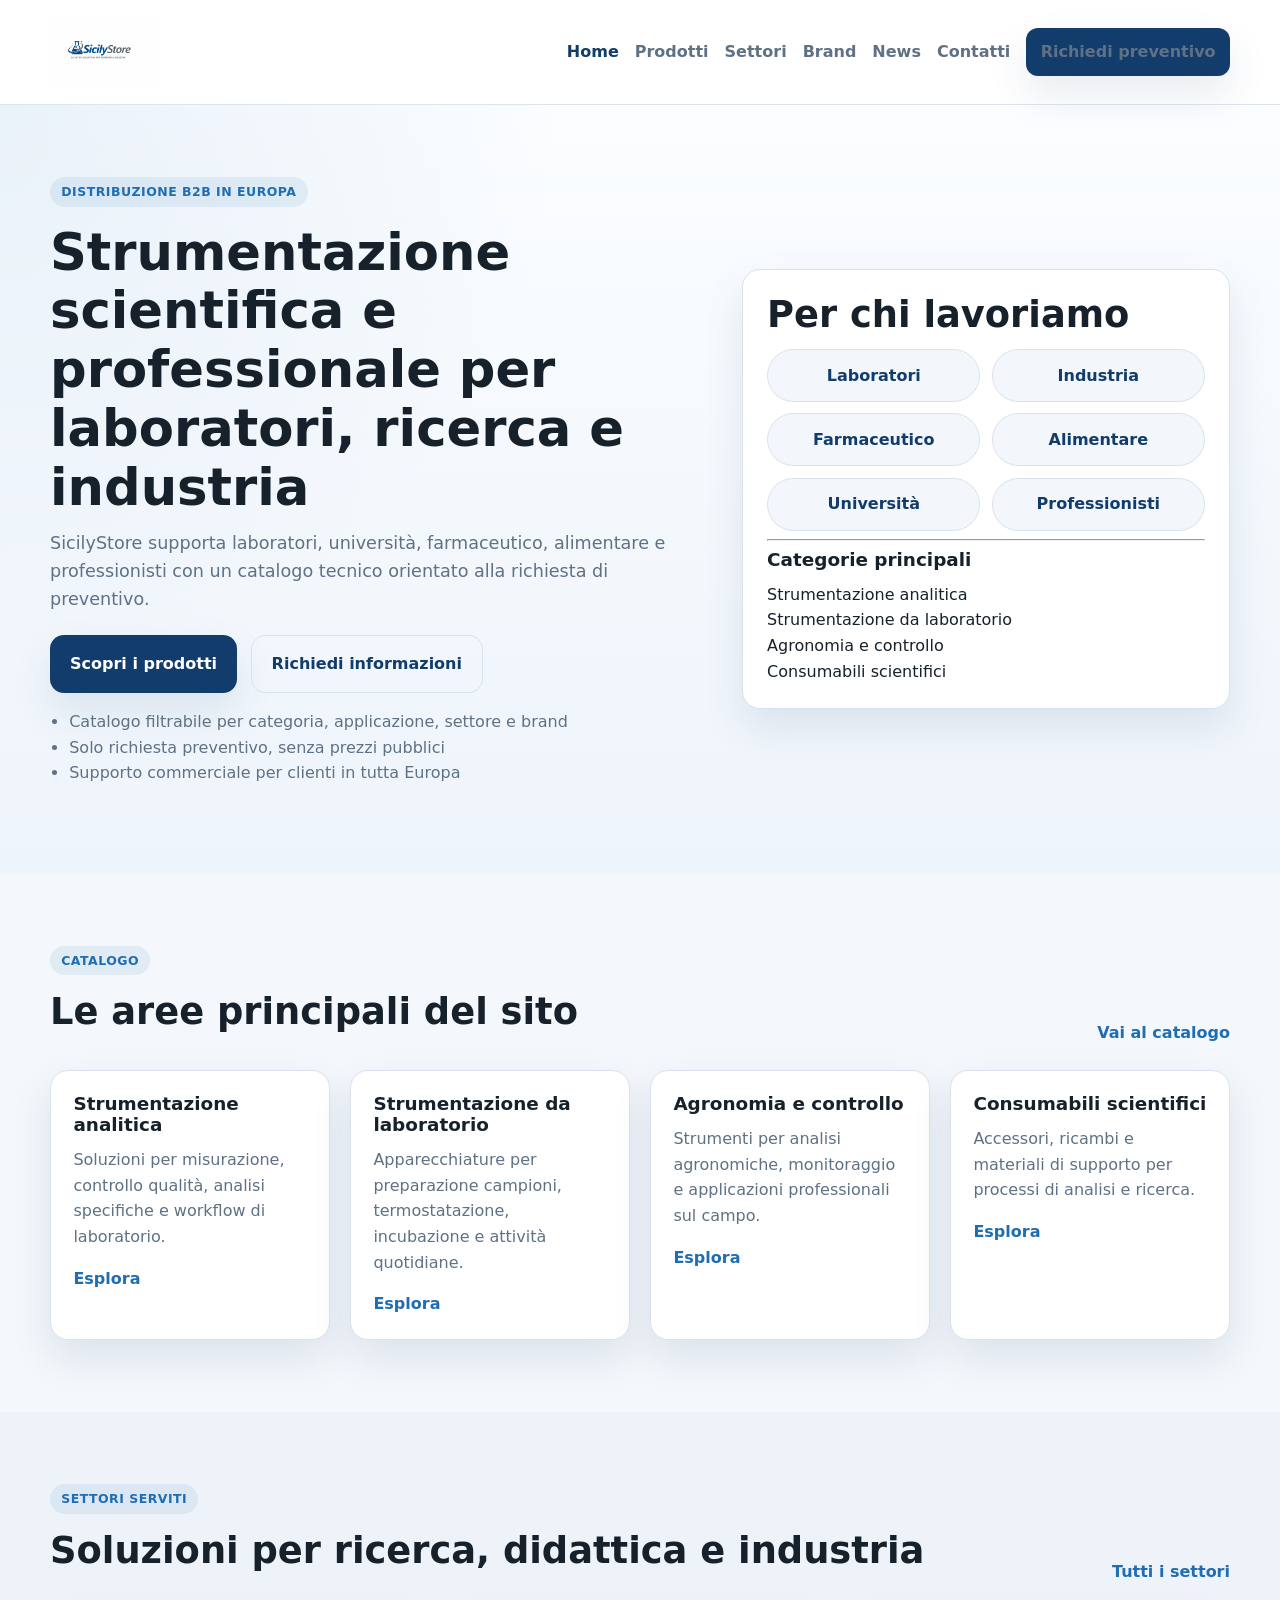
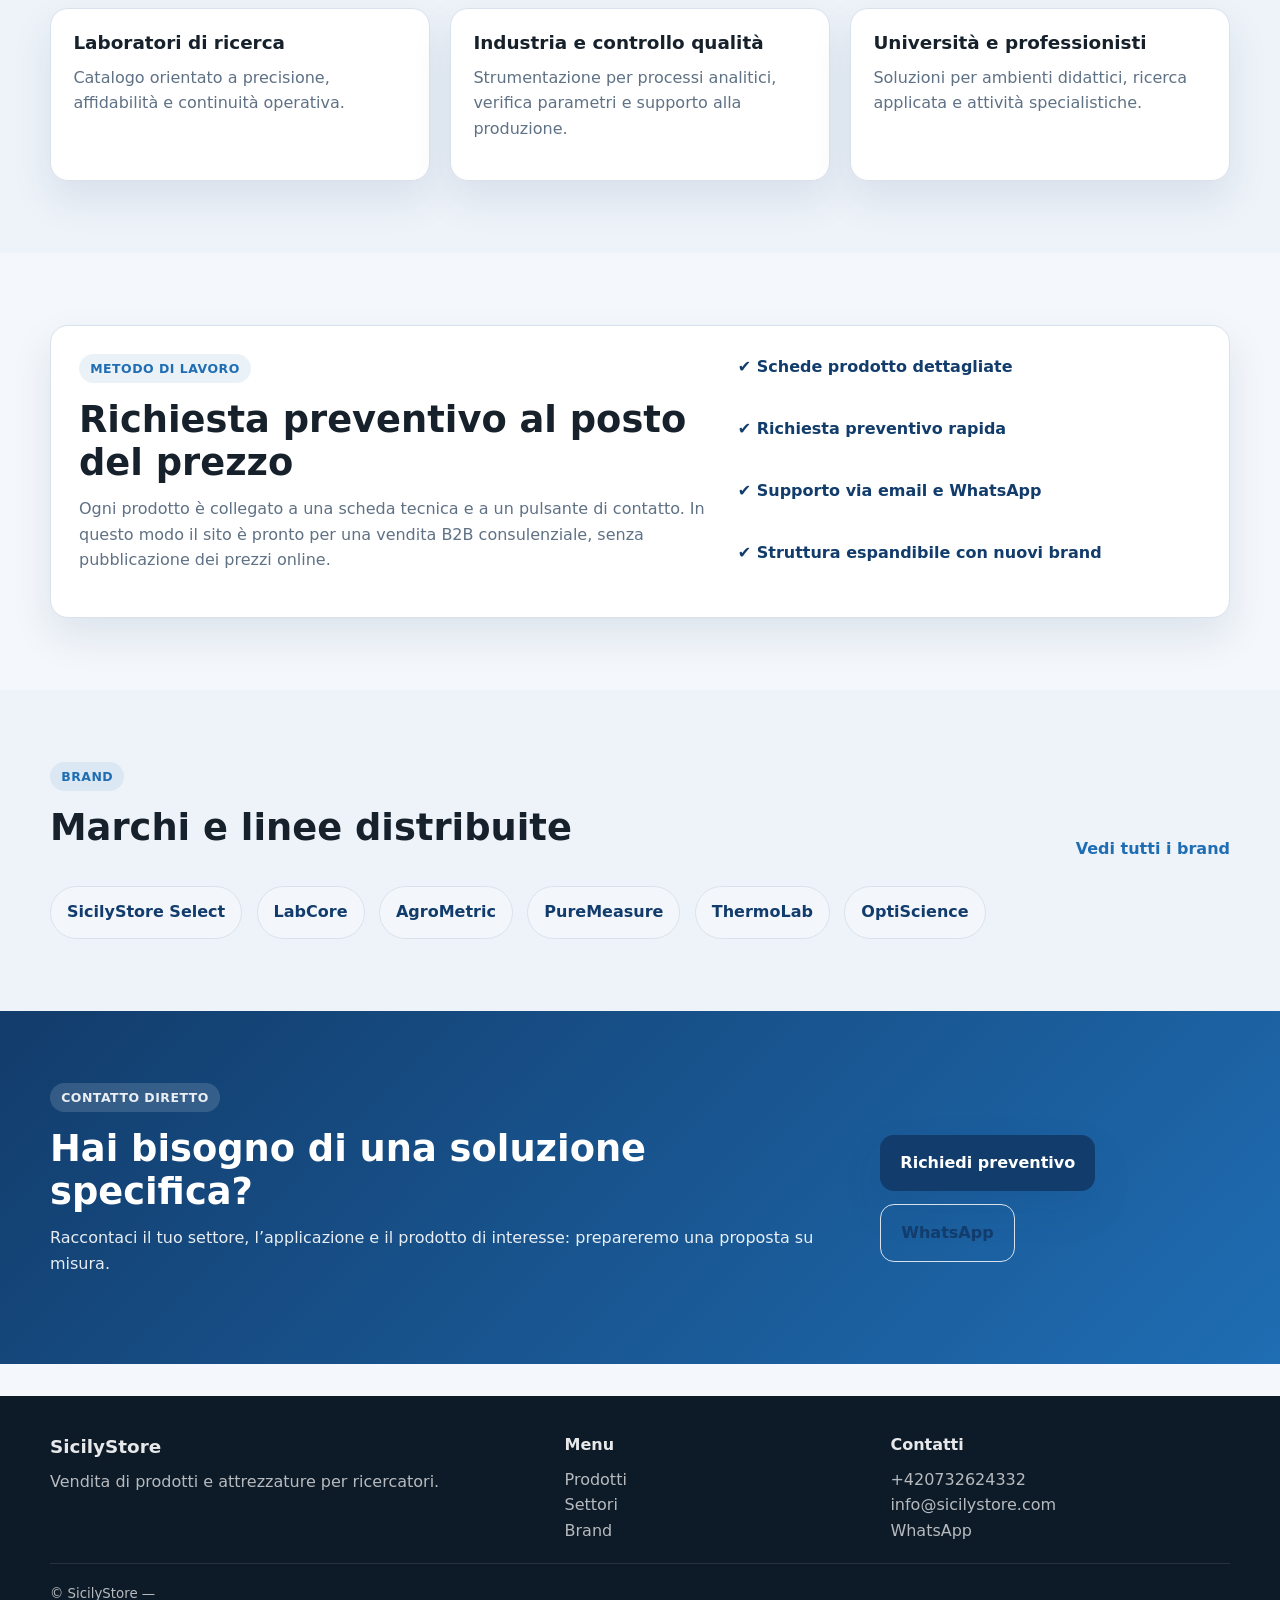
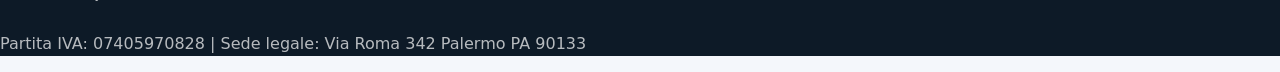
==== commit d09914bf: "Add files via upload" ====
--- a/index.html
+++ b/index.html
@@ -204,7 +204,7 @@
     <div class="container footer-bottom">
       <small>© SicilyStore — </small>
     </div>
-  </footer>
+  <p>Partita IVA: 07405970828 | Sede legale: Via Roma 342 Palermo PA 90133</p></footer>
 
   <script src="assets/js/app.js"></script>
 </body>
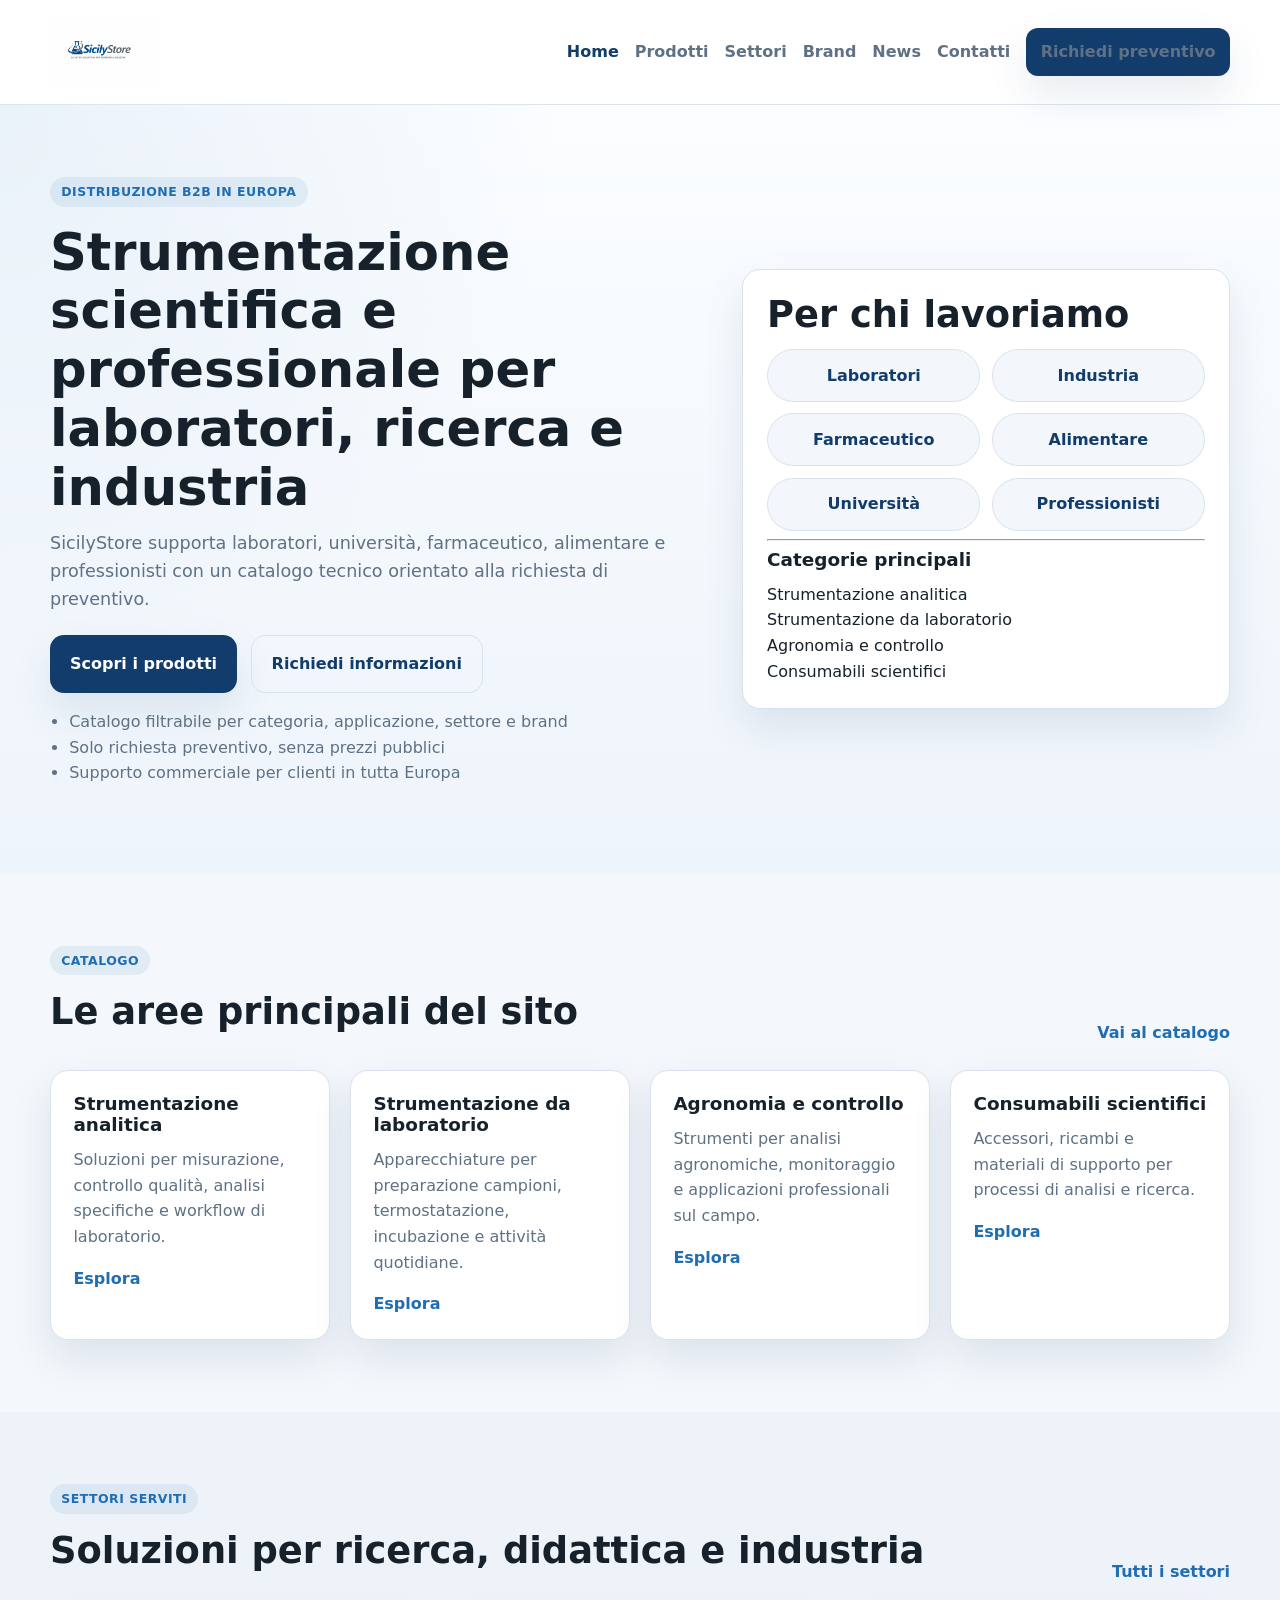
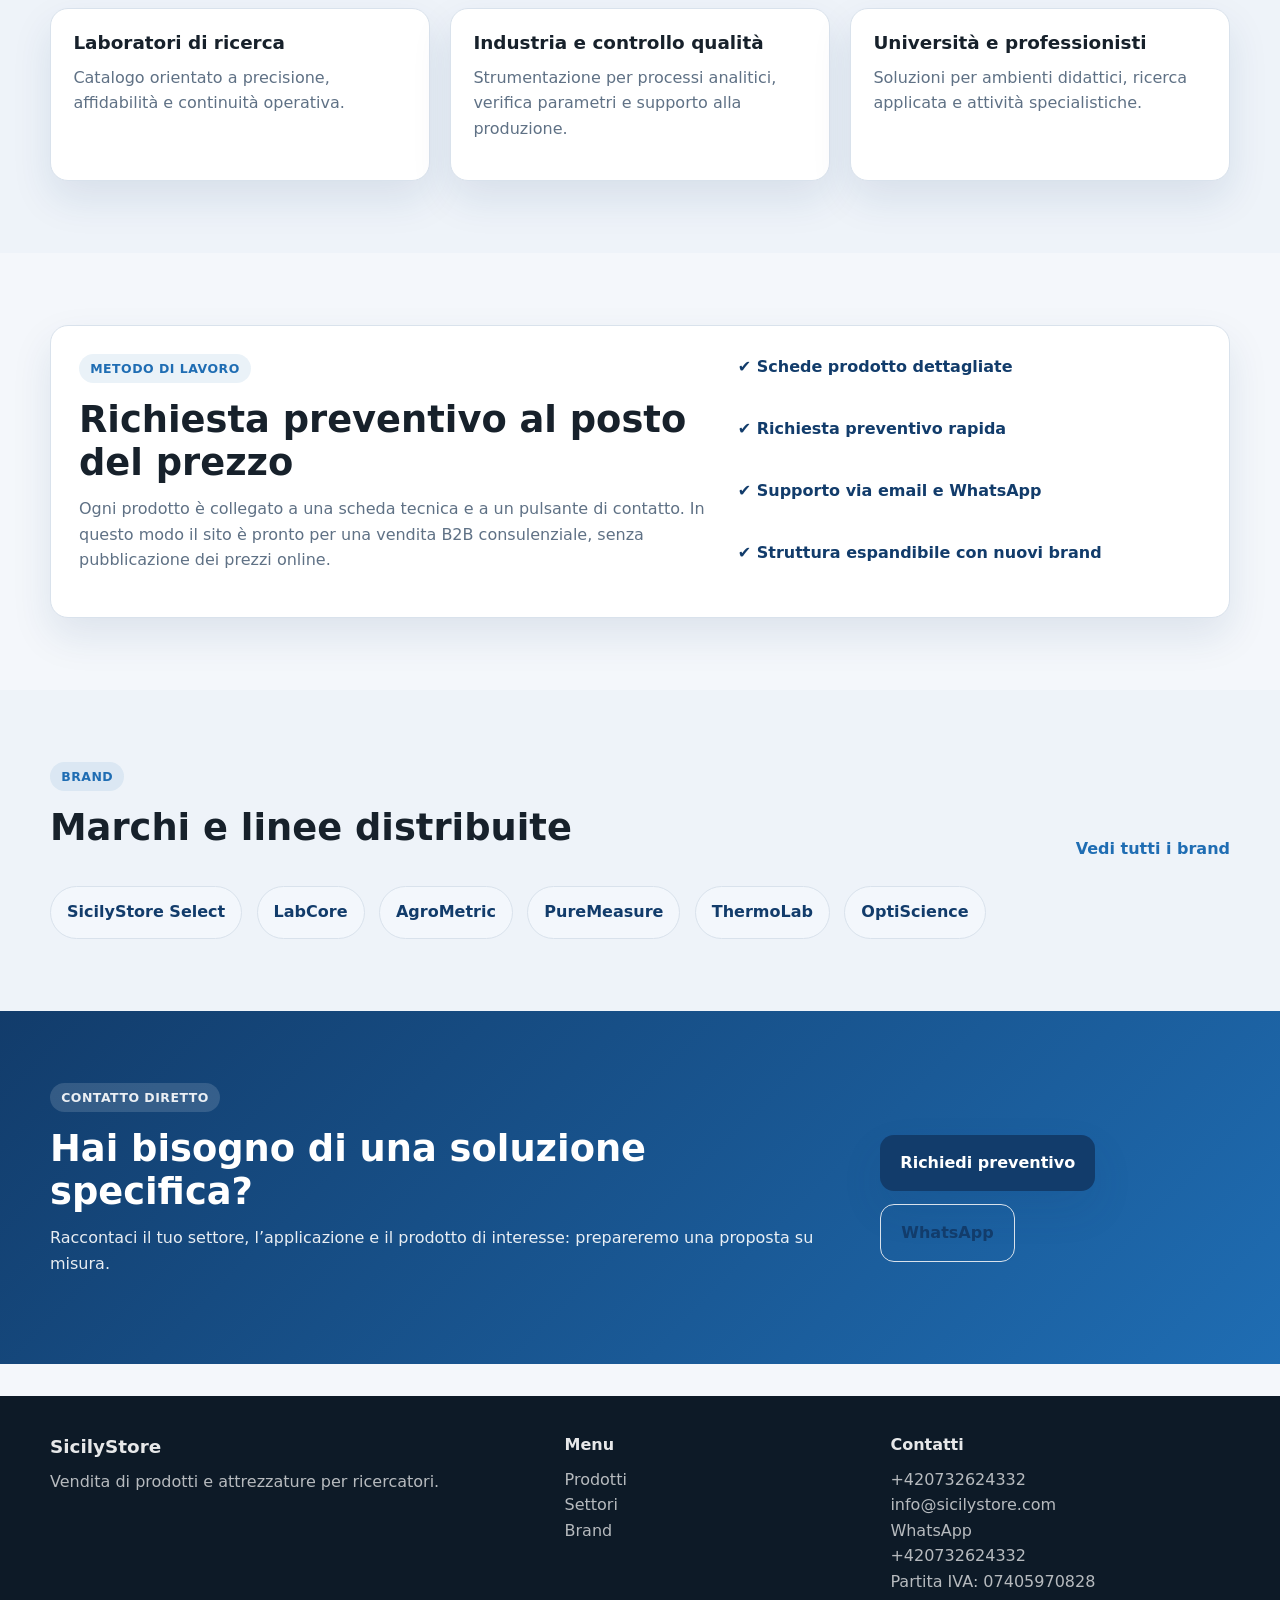
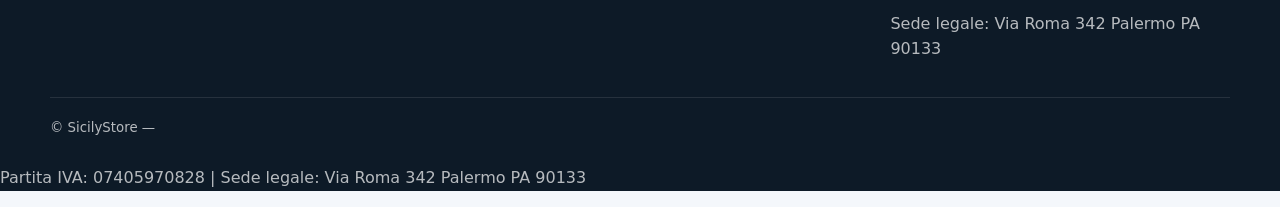
==== commit 4865c328: "Update index.html" ====
--- a/index.html
+++ b/index.html
@@ -198,6 +198,9 @@
           <li><a href="tel:+420732624332">+420732624332</a></li>
           <li><a href="mailto:info@sicilystore.com">info@sicilystore.com</a></li>
           <li><a href="https://wa.me/420732624332" target="_blank" rel="noopener">WhatsApp</a></li>
+          <li><a href="tel:+420732624332">+420732624332</a></li>
+          <li><p>Partita IVA: 07405970828</p></li>
+          <li><p>Sede legale: Via Roma 342 Palermo PA 90133</p></li>
         </ul>
       </div>
     </div>
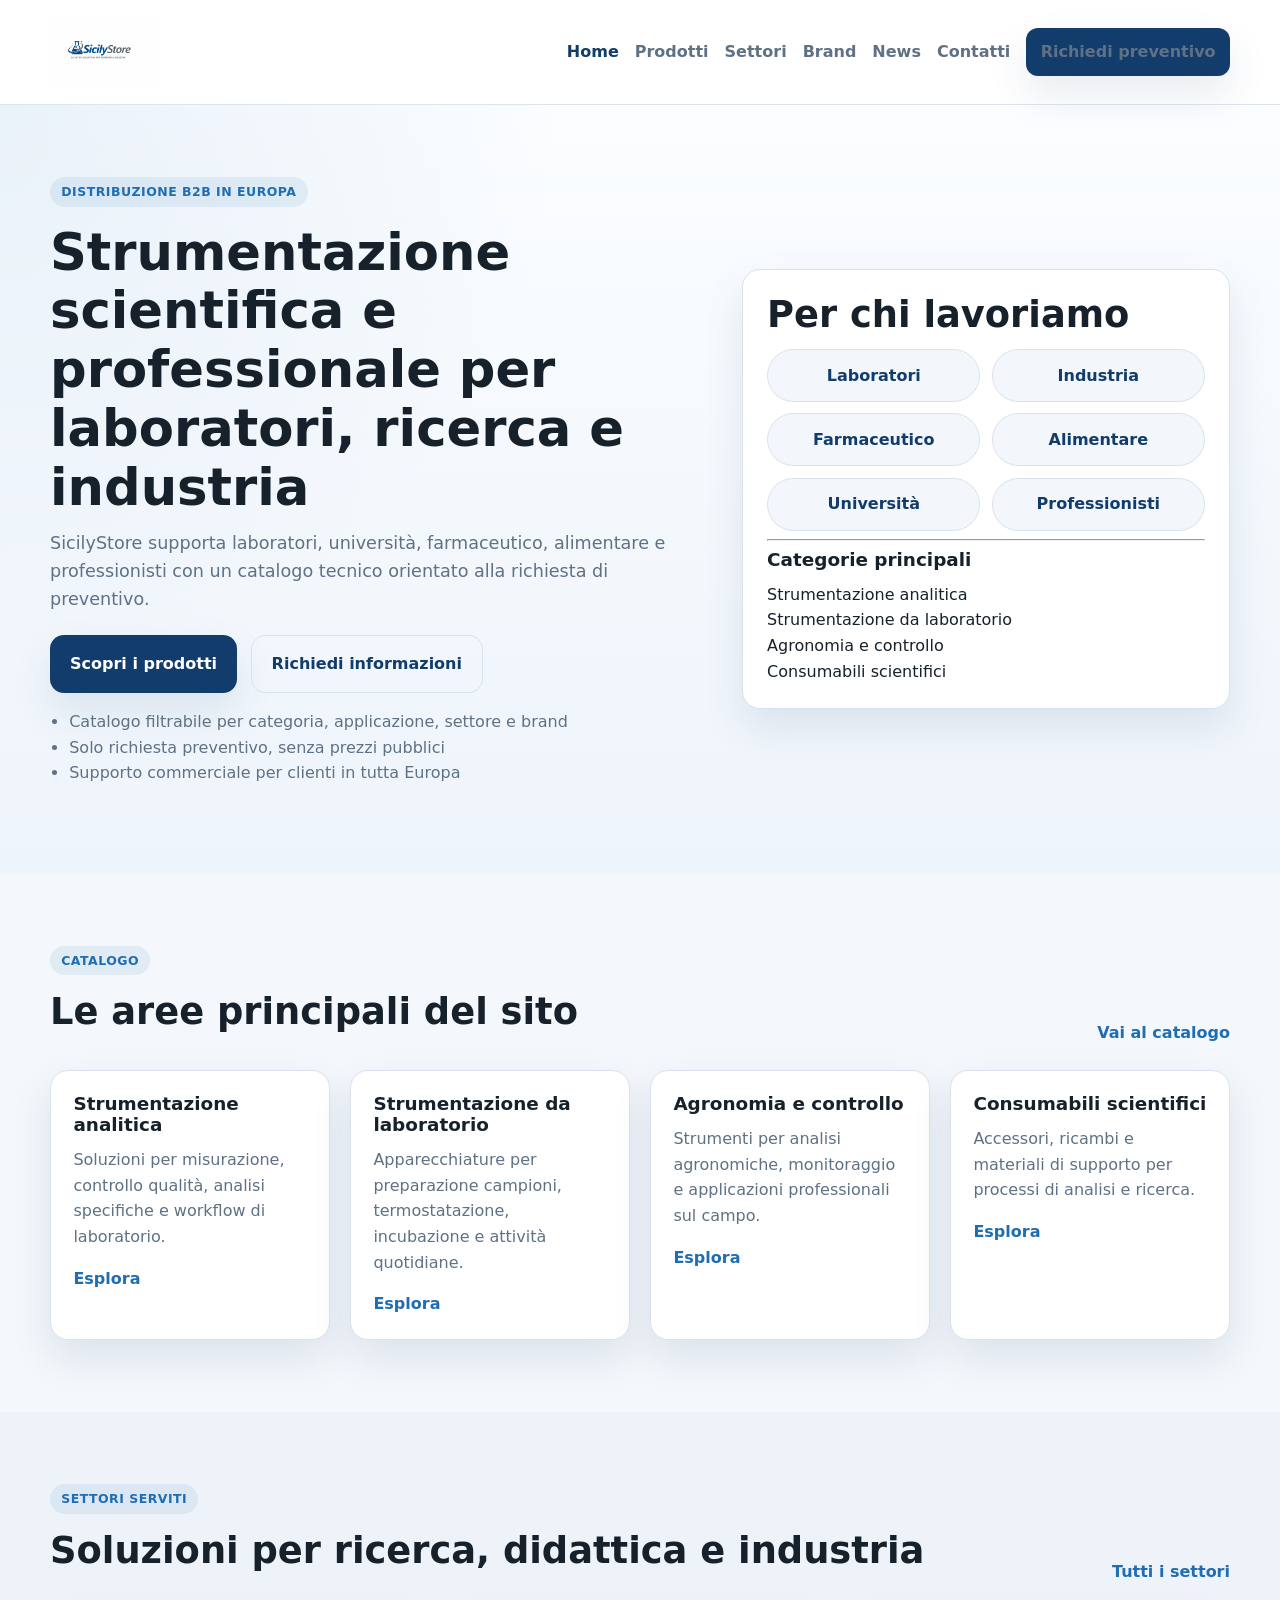
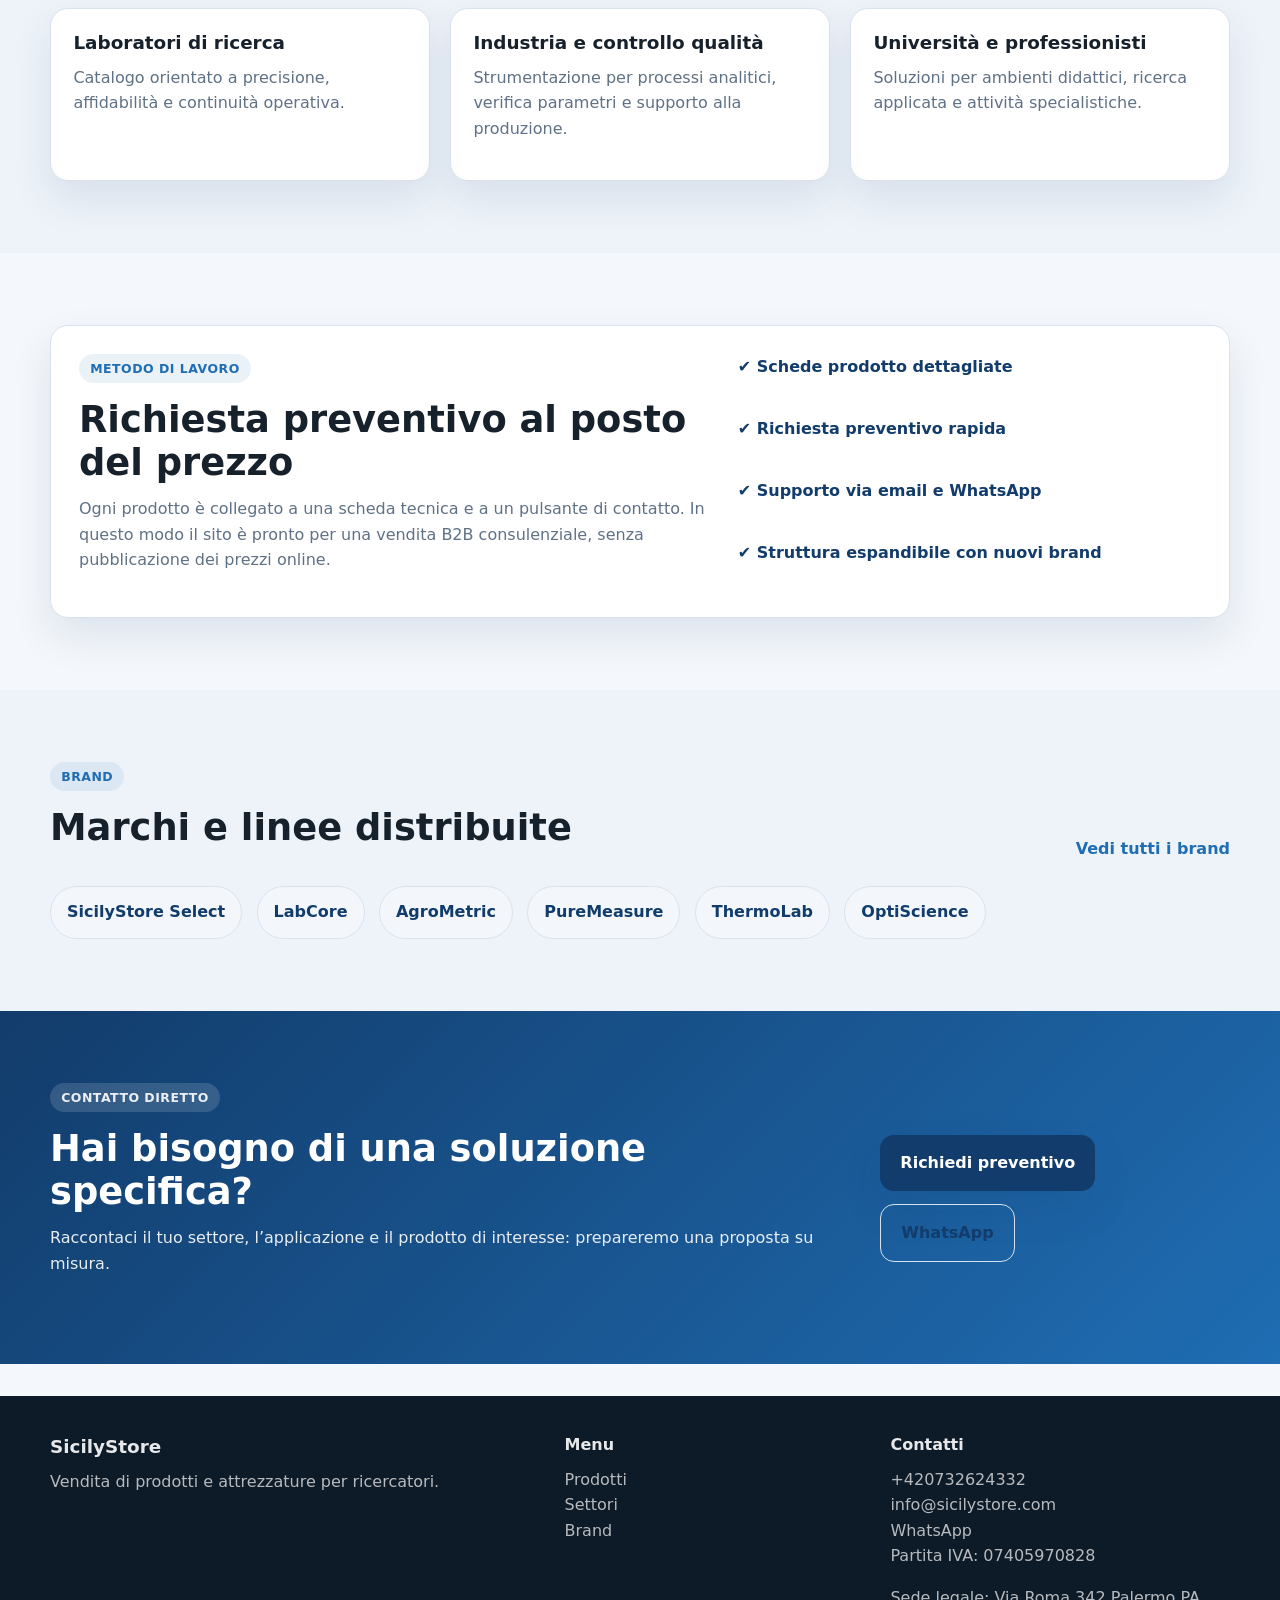
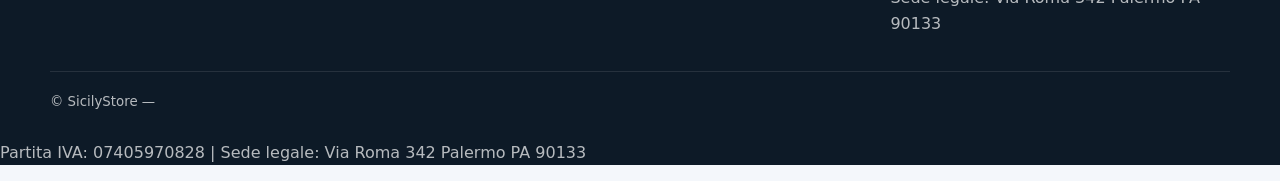
==== commit c47177e9: "Update index.html" ====
--- a/index.html
+++ b/index.html
@@ -198,7 +198,6 @@
           <li><a href="tel:+420732624332">+420732624332</a></li>
           <li><a href="mailto:info@sicilystore.com">info@sicilystore.com</a></li>
           <li><a href="https://wa.me/420732624332" target="_blank" rel="noopener">WhatsApp</a></li>
-          <li><a href="tel:+420732624332">+420732624332</a></li>
           <li><p>Partita IVA: 07405970828</p></li>
           <li><p>Sede legale: Via Roma 342 Palermo PA 90133</p></li>
         </ul>
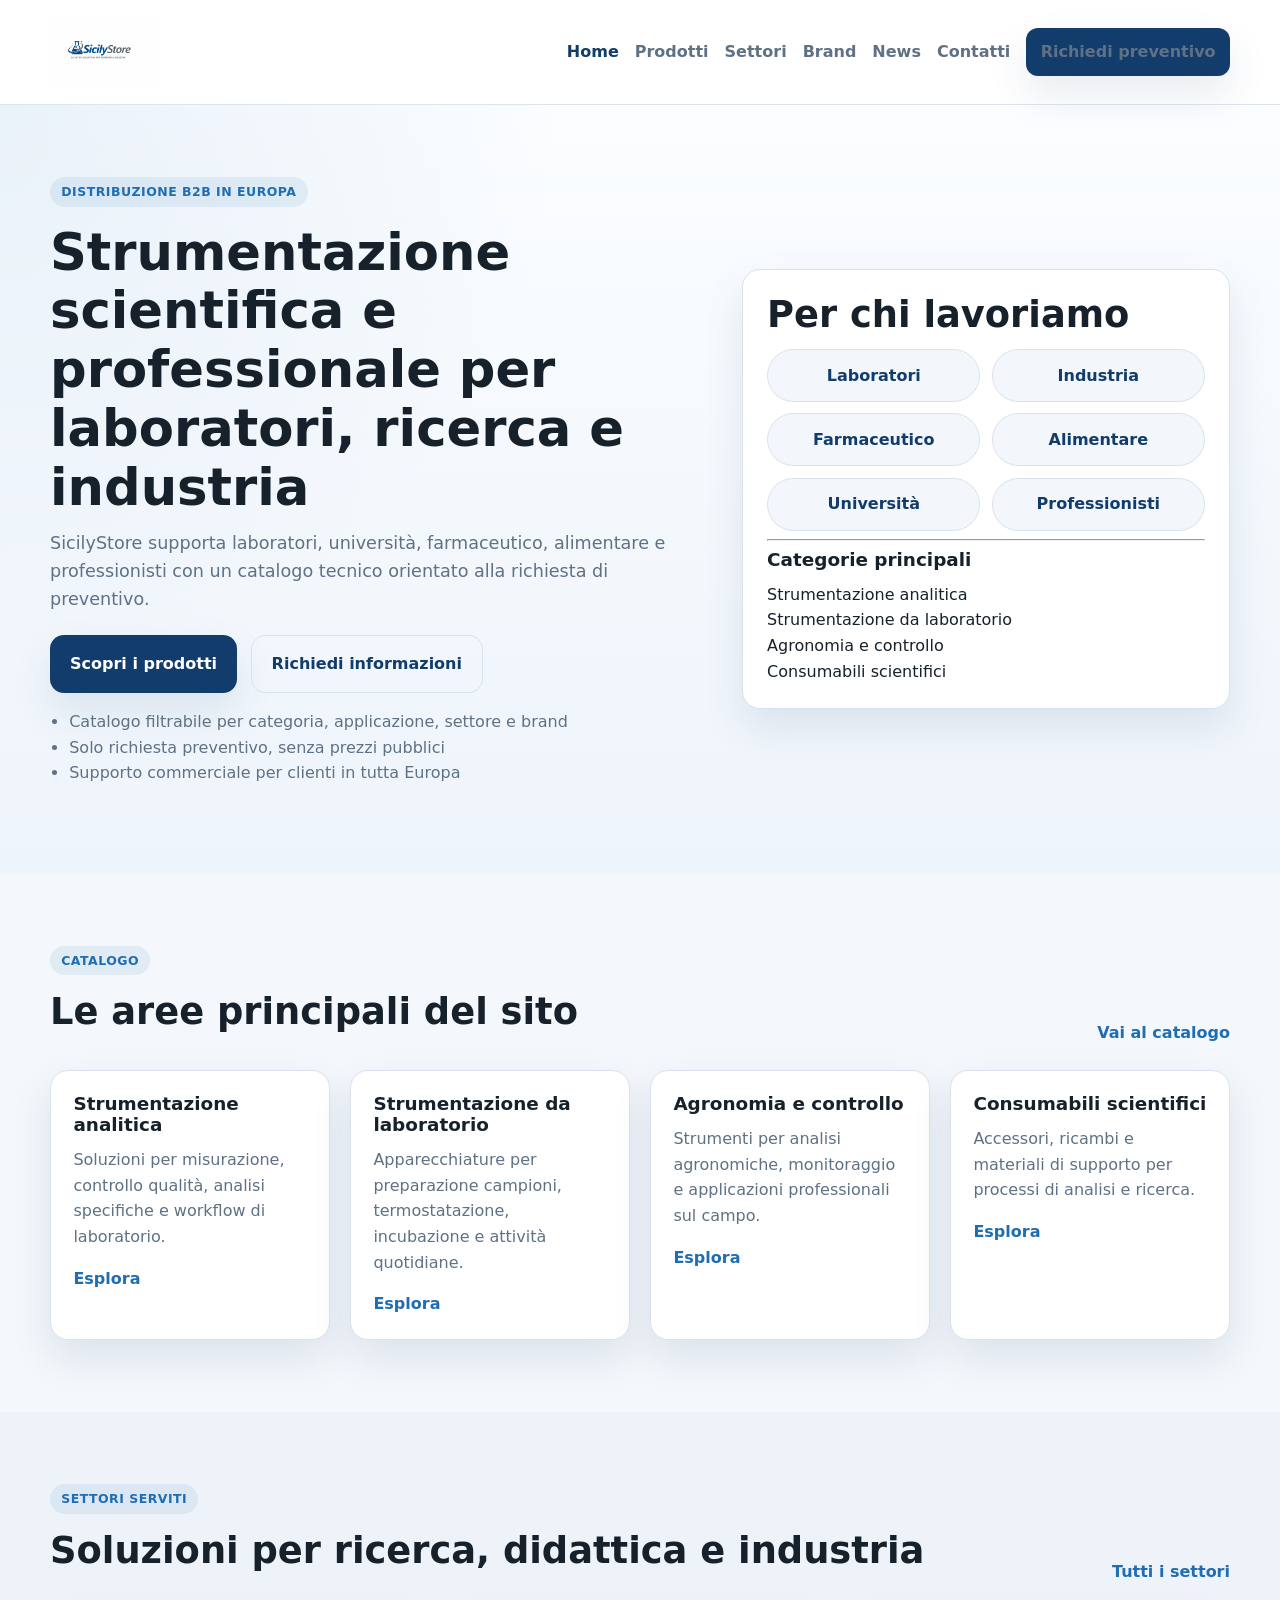
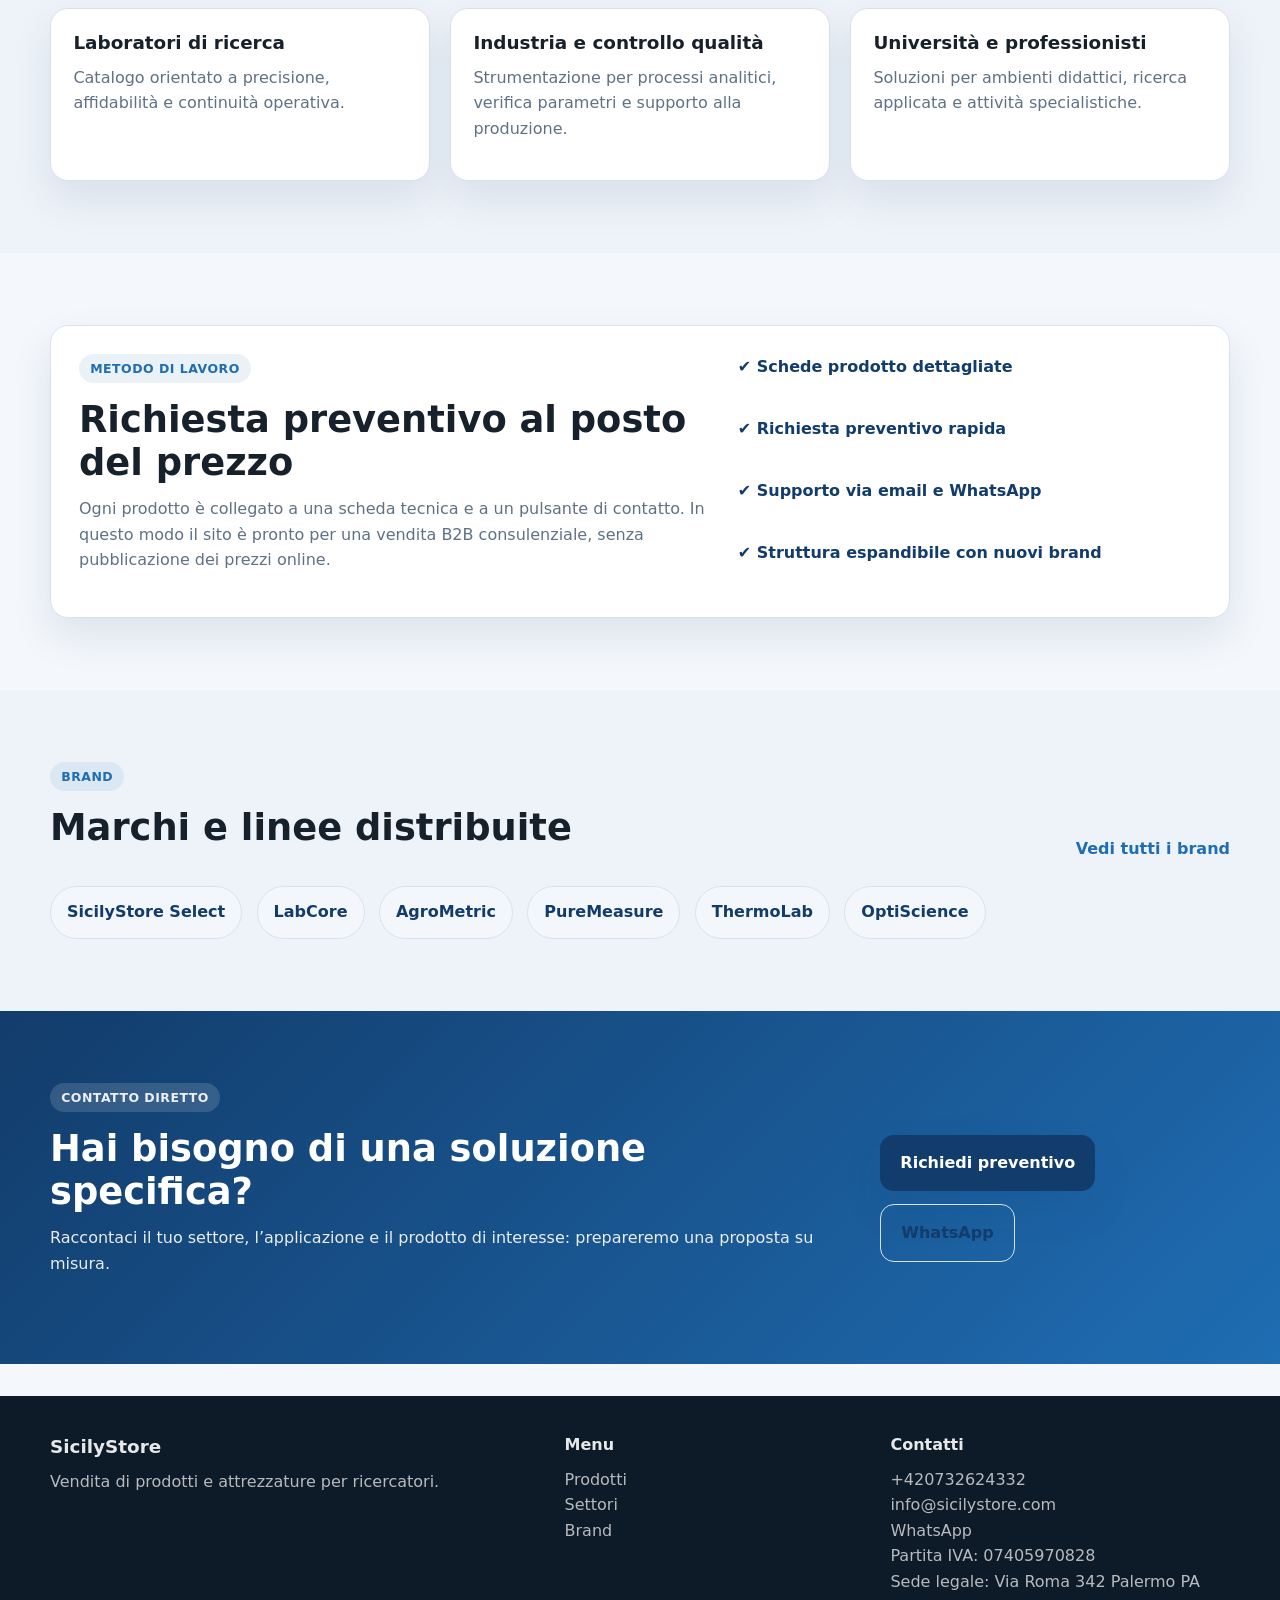
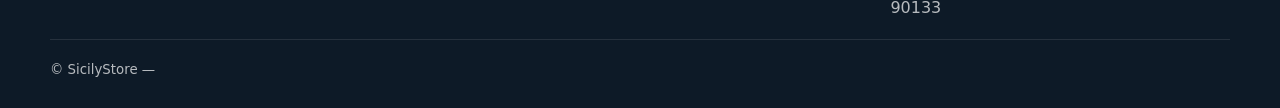
==== commit b89c3458: "Update index.html" ====
--- a/index.html
+++ b/index.html
@@ -198,15 +198,15 @@
           <li><a href="tel:+420732624332">+420732624332</a></li>
           <li><a href="mailto:info@sicilystore.com">info@sicilystore.com</a></li>
           <li><a href="https://wa.me/420732624332" target="_blank" rel="noopener">WhatsApp</a></li>
-          <li><p>Partita IVA: 07405970828</p></li>
-          <li><p>Sede legale: Via Roma 342 Palermo PA 90133</p></li>
+          <li><a href="#">Partita IVA: 07405970828</a></li>
+          <li><a href="#">Sede legale: Via Roma 342 Palermo PA 90133</a></li>
         </ul>
       </div>
     </div>
     <div class="container footer-bottom">
       <small>© SicilyStore — </small>
     </div>
-  <p>Partita IVA: 07405970828 | Sede legale: Via Roma 342 Palermo PA 90133</p></footer>
+  </footer>
 
   <script src="assets/js/app.js"></script>
 </body>
